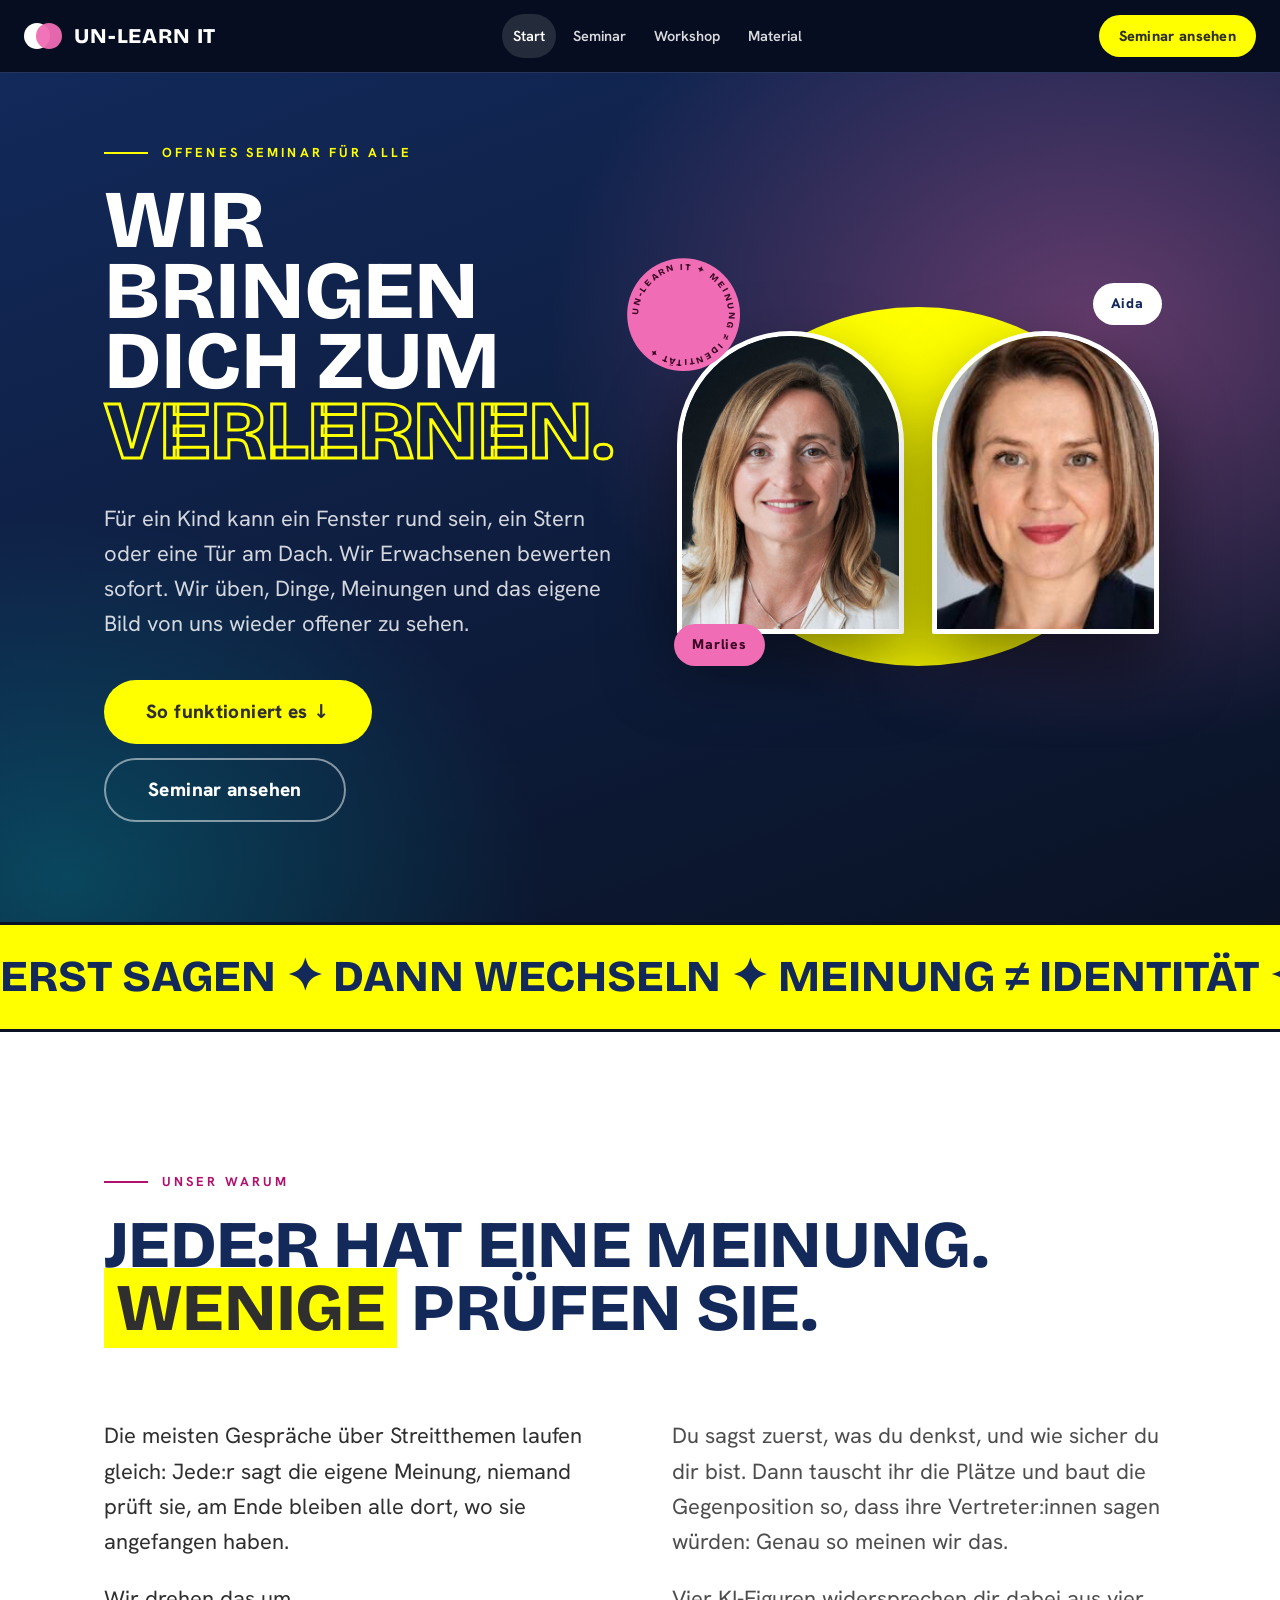
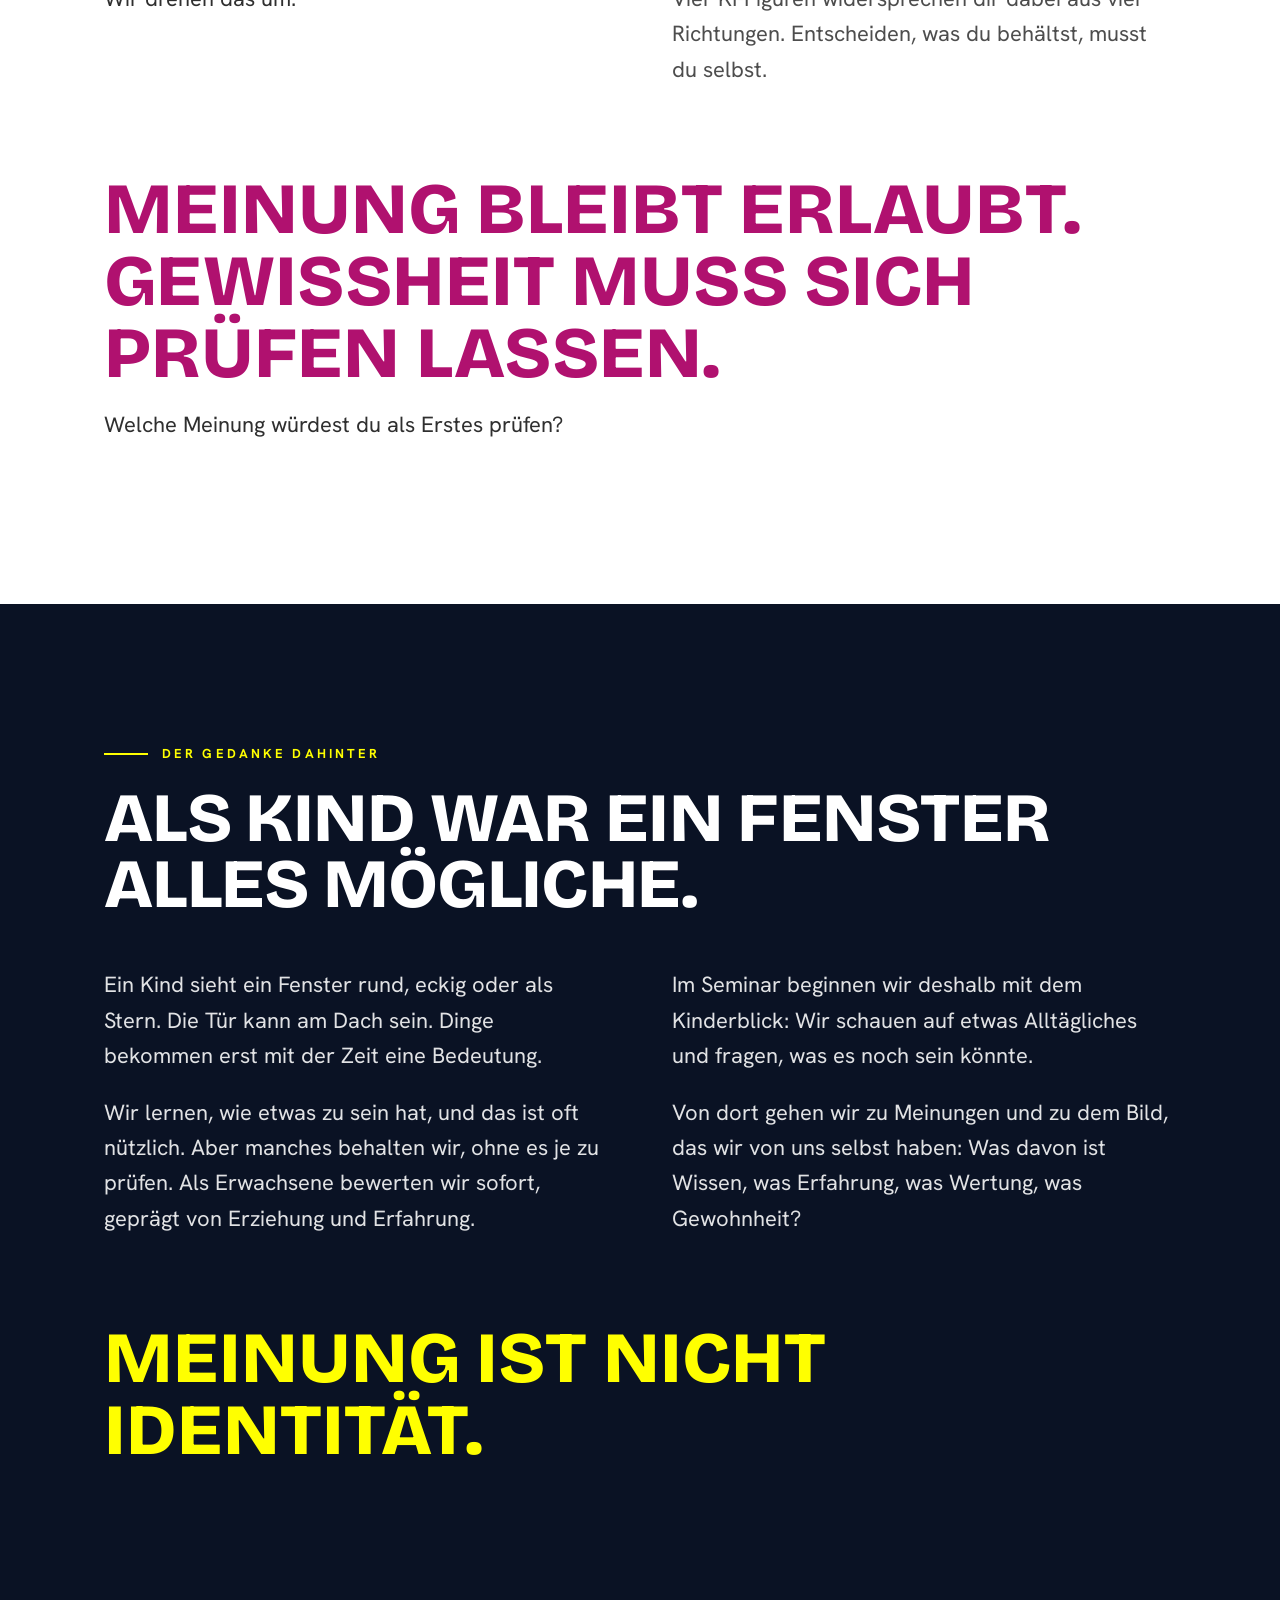
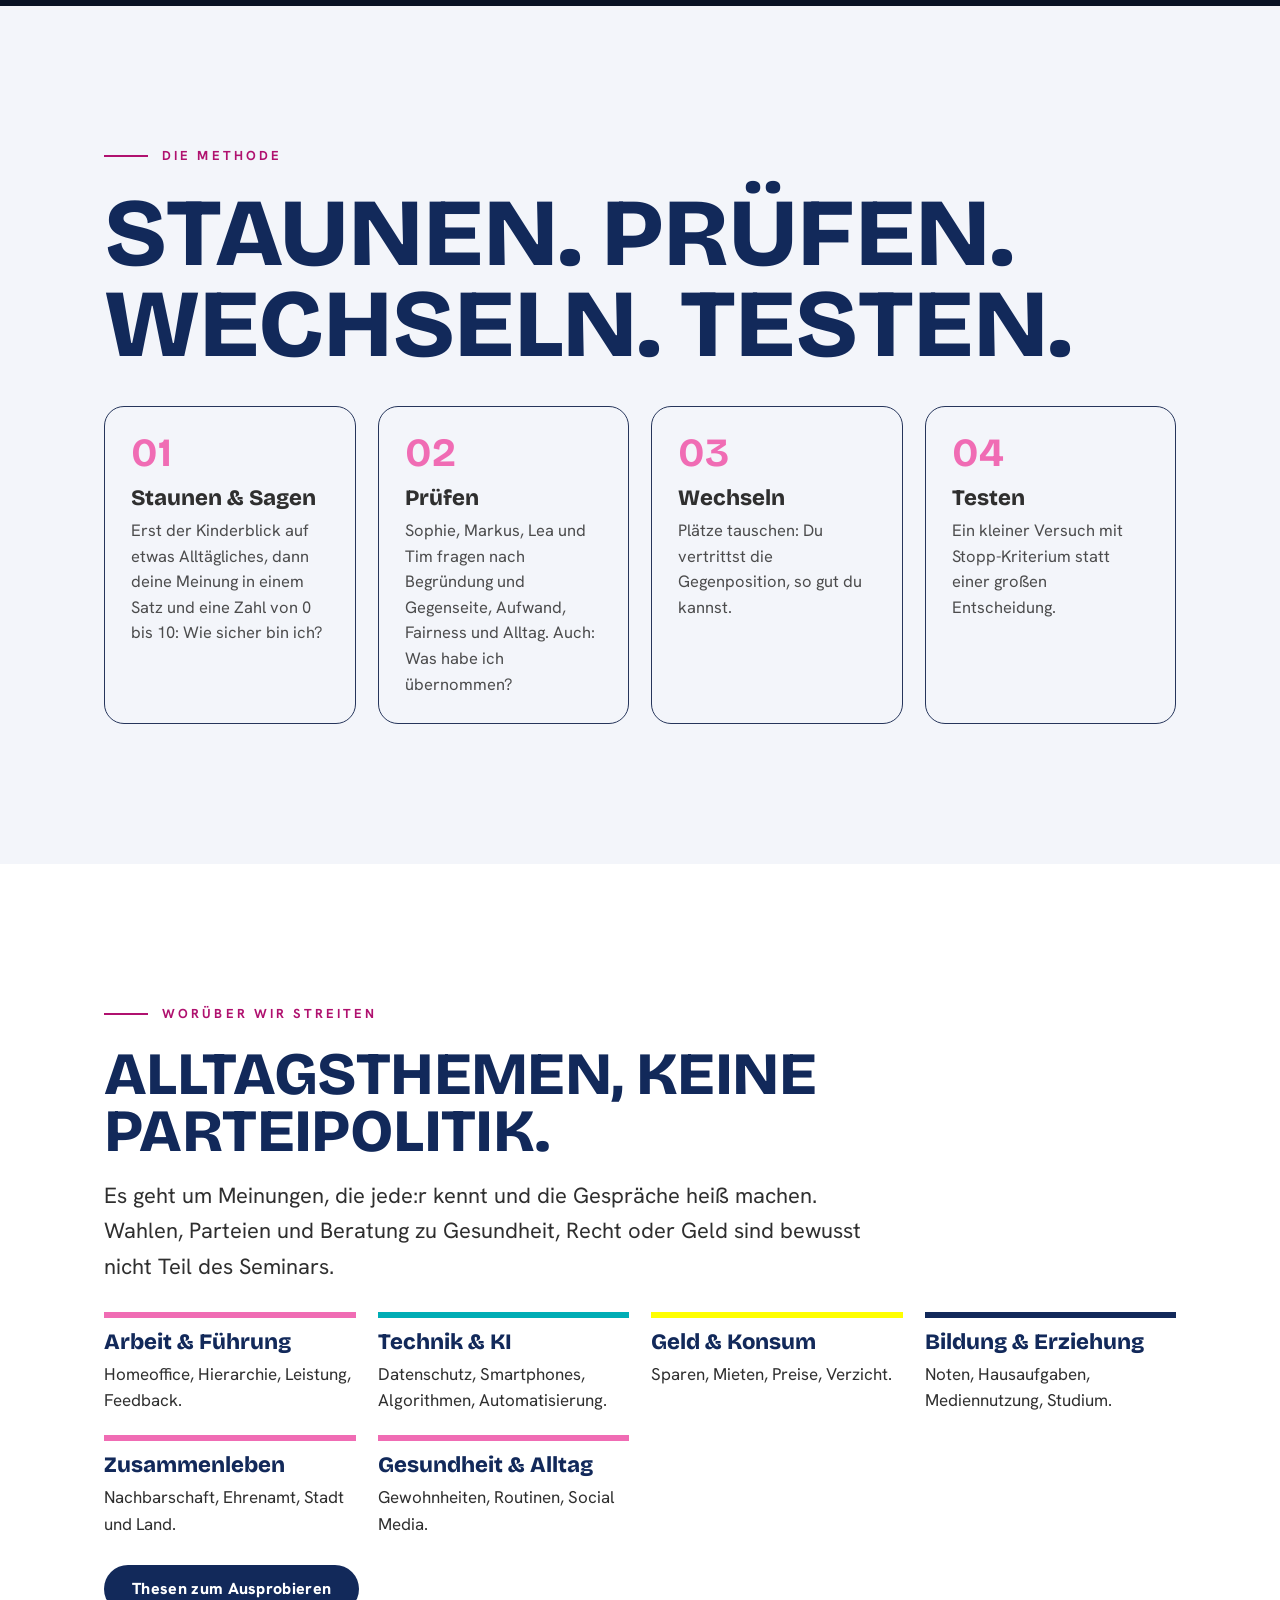
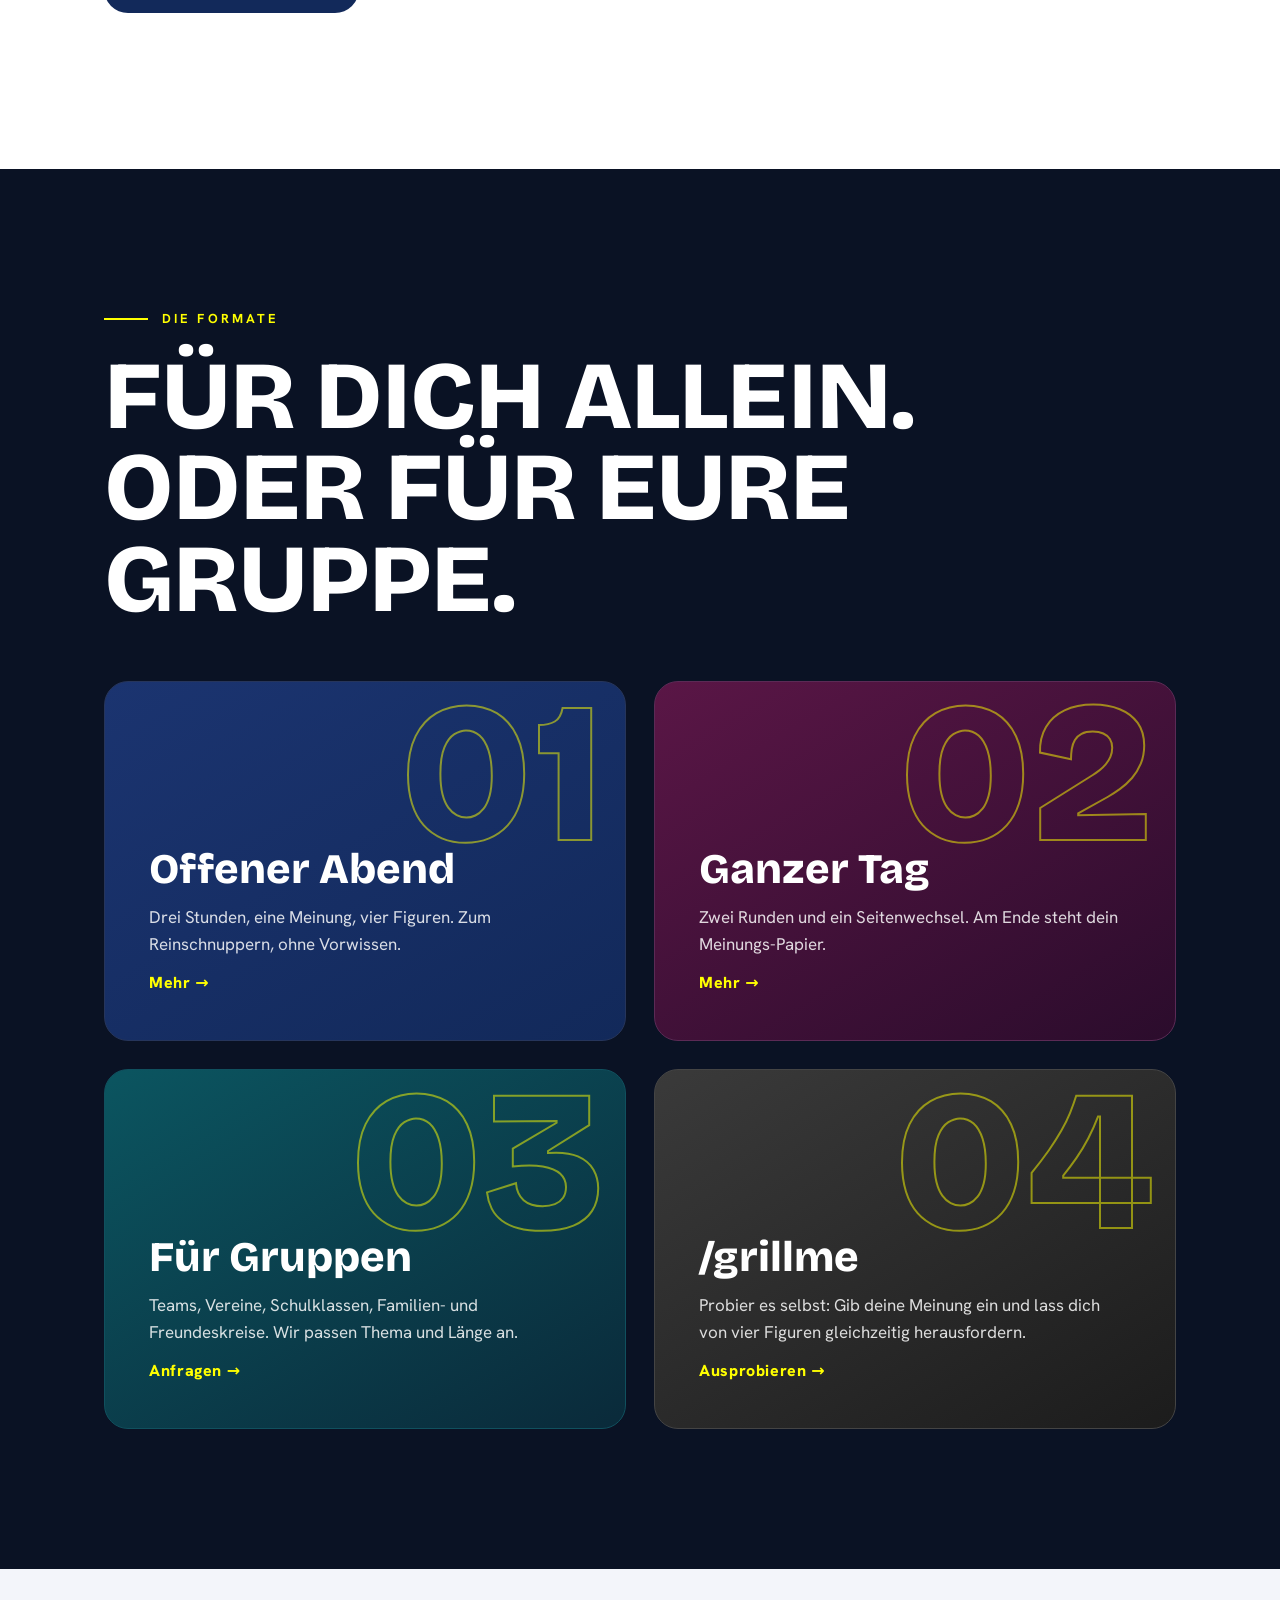
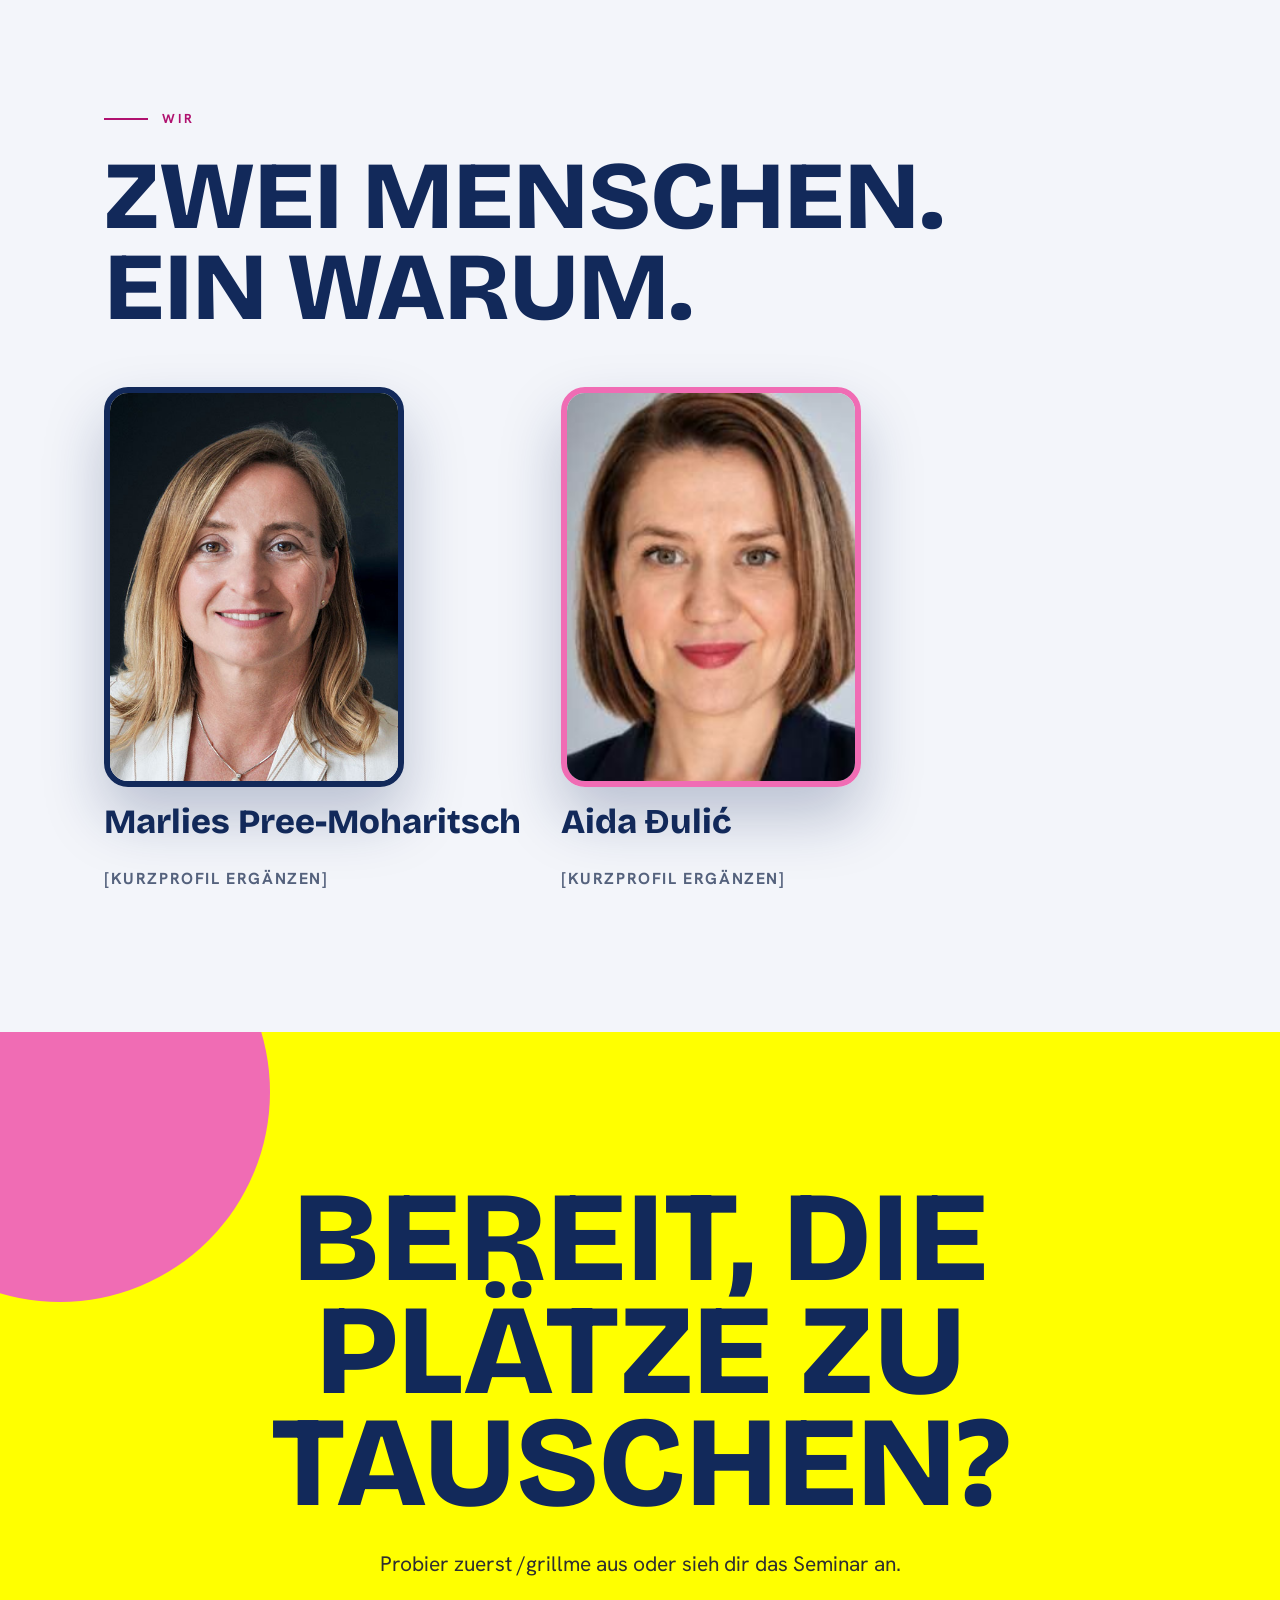
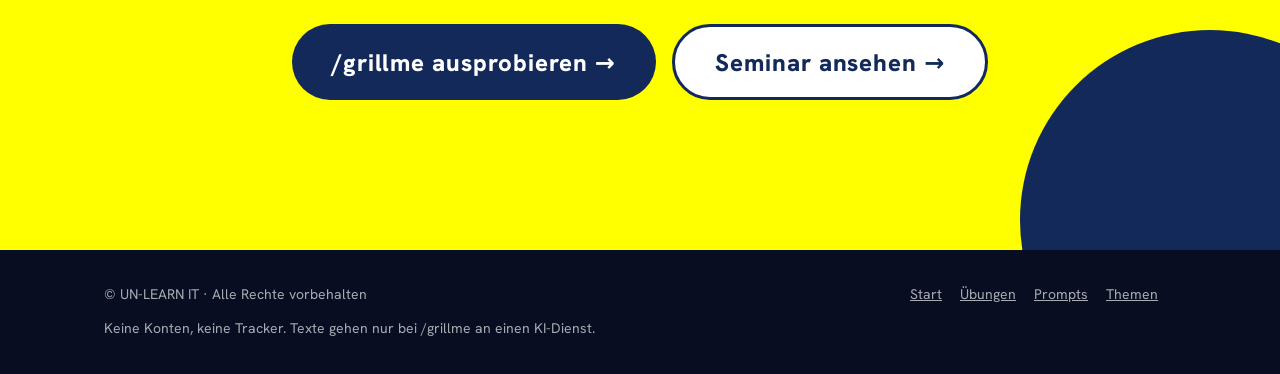
==== index.html @ 813e8740 "Add files via upload" ====
<!doctype html>
<html lang="de"><head><meta charset="utf-8"><meta name="viewport" content="width=device-width,initial-scale=1">
<title>UN-LEARN IT – Meinung prüfen statt verteidigen</title><meta name="description" content="Offenes Seminar für alle: erst die eigene Meinung sagen, dann die Plätze tauschen und die beste Gegenposition bauen. Mit vier KI-Figuren, die widersprechen.">
<meta name="theme-color" content="#070e22"><link rel="stylesheet" href="site.css"></head><body>
<a class="skip" href="#main">Zum Inhalt</a>
<header class="hdr"><div class="wrap in"><a class="brand" href="index.html"><span class="mark" aria-hidden="true"><i></i><i></i></span>UN-LEARN IT</a>
<nav class="nav" aria-label="Hauptmenü"><a href="index.html" aria-current="page">Start</a><a href="seminar.html">Seminar</a><a href="ablauf.html">Workshop</a><a href="material.html">Material</a></nav><a class="btn" href="seminar.html">Seminar ansehen</a></div></header><a class="fab" href="seminar.html">Seminar ansehen</a>

<main id="main">
<section class="hero"><div class="wrap grid"><div>
<p class="eyebrow">Offenes Seminar für alle</p>
<h1 class="big">Wir<br>bringen<br>dich zum<br><span class="outline">Ver&shy;lernen.</span></h1>
<p class="lead">Für ein Kind kann ein Fenster rund sein, ein Stern oder eine Tür am Dach. Wir Erwachsenen bewerten sofort. Wir üben, Dinge, Meinungen und das eigene Bild von uns wieder offener zu sehen.</p>
<div class="cta-row"><a class="btn lg" href="#methode">So funktioniert es ↓</a><a class="btn ghost lg" href="seminar.html">Seminar ansehen</a></div></div>
<div class="photos"><div class="disc"></div>
<div class="arch a"><img src="aida.png" alt="Aida Đulić" width="237" height="315"></div>
<div class="arch m"><img src="marlies.jpg" alt="Marlies Pree-Moharitsch" width="640" height="640" style="object-position:50% 20%"></div>
<span class="tag a">Aida</span><span class="tag m">Marlies</span><svg class="seal" viewBox="0 0 200 200" aria-hidden="true"><defs><path id="ring" d="M100,100 m-78,0 a78,78 0 1,1 156,0 a78,78 0 1,1 -156,0"/></defs><circle cx="100" cy="100" r="98" fill="#f06cb4"/><text font-family="Bricolage Grotesque,sans-serif" font-weight="800" font-size="15.5" letter-spacing="3.4" fill="#3a0624"><textPath href="#ring">UN-LEARN IT ✦ MEINUNG ≠ IDENTITÄT ✦</textPath></text></svg></div></div></section>
<div class="mq" aria-hidden="true"><div><span>Erst sagen ✦ dann wechseln ✦ Meinung ≠ Identität ✦ Beste Gegenposition ✦ Plätze tauschen ✦ Erst sagen ✦ dann wechseln ✦ Meinung ≠ Identität ✦ Beste Gegenposition ✦ Plätze tauschen ✦ </span><span>Erst sagen ✦ dann wechseln ✦ Meinung ≠ Identität ✦ Beste Gegenposition ✦ Plätze tauschen ✦ Erst sagen ✦ dann wechseln ✦ Meinung ≠ Identität ✦ Beste Gegenposition ✦ Plätze tauschen ✦ </span></div></div>
<section class="sec light why" id="warum"><div class="wrap"><p class="eyebrow">Unser Warum</p>
<h2 class="big">Jede:r hat eine Meinung. <span class="mark-y">Wenige</span> prüfen sie.</h2>
<div class="two"><div><p class="lead">Die meisten Gespräche über Streitthemen laufen gleich: Jede:r sagt die eigene Meinung, niemand prüft sie, am Ende bleiben alle dort, wo sie angefangen haben.</p>
<p class="lead">Wir drehen das um.</p></div>
<div><p class="lead" style="opacity:.85">Du sagst zuerst, was du denkst, und wie sicher du dir bist. Dann tauscht ihr die Plätze und baut die Gegenposition so, dass ihre Vertreter:innen sagen würden: Genau so meinen wir das.</p>
<p class="lead" style="opacity:.85">Vier KI-Figuren widersprechen dir dabei aus vier Richtungen. Entscheiden, was du behältst, musst du selbst.</p></div></div>
<p class="refrain">Meinung bleibt erlaubt. Gewissheit muss sich prüfen lassen.</p><p class="lead" style="margin-top:18px">Welche Meinung würdest du als Erstes prüfen?</p></div></section>
<section class="sec dark" id="kinderblick"><div class="wrap"><p class="eyebrow">Der Gedanke dahinter</p>
<h2 class="big" style="font-size:clamp(32px,5.4vw,72px);hyphens:manual">Als Kind war ein Fenster<br>alles Mögliche.</h2>
<div class="two" style="margin-top:28px"><div><p class="lead" style="color:rgba(255,255,255,.88)">Ein Kind sieht ein Fenster rund, eckig oder als Stern. Die Tür kann am Dach sein. Dinge bekommen erst mit der Zeit eine Bedeutung.</p>
<p class="lead" style="color:rgba(255,255,255,.88)">Wir lernen, wie etwas zu sein hat, und das ist oft nützlich. Aber manches behalten wir, ohne es je zu prüfen. Als Erwachsene bewerten wir sofort, geprägt von Erziehung und Erfahrung.</p></div>
<div><p class="lead" style="color:rgba(255,255,255,.88)">Im Seminar beginnen wir deshalb mit dem Kinderblick: Wir schauen auf etwas Alltägliches und fragen, was es noch sein könnte.</p>
<p class="lead" style="color:rgba(255,255,255,.88)">Von dort gehen wir zu Meinungen und zu dem Bild, das wir von uns selbst haben: Was davon ist Wissen, was Erfahrung, was Wertung, was Gewohnheit?</p></div></div>
<p class="refrain" style="color:var(--yellow)">Meinung ist nicht Identität.</p></div></section>
<section class="sec soft" id="methode"><div class="wrap"><p class="eyebrow">Die Methode</p><h2 class="big" style="font-size:clamp(40px,8vw,96px)">Staunen. Prüfen.<br>Wechseln. Testen.</h2>
<div class="steps4" style="margin-top:36px"><div class="step"><b>01</b><h3>Staunen &amp; Sagen</h3><p>Erst der Kinderblick auf etwas Alltägliches, dann deine Meinung in einem Satz und eine Zahl von 0 bis 10: Wie sicher bin ich?</p></div><div class="step"><b>02</b><h3>Prüfen</h3><p>Sophie, Markus, Lea und Tim fragen nach Begründung und Gegenseite, Aufwand, Fairness und Alltag. Auch: Was habe ich übernommen?</p></div><div class="step"><b>03</b><h3>Wechseln</h3><p>Plätze tauschen: Du vertrittst die Gegenposition, so gut du kannst.</p></div><div class="step"><b>04</b><h3>Testen</h3><p>Ein kleiner Versuch mit Stopp-Kriterium statt einer großen Entscheidung.</p></div></div></div></section>
<section class="sec light" id="themen"><div class="wrap"><p class="eyebrow">Worüber wir streiten</p><h2 class="big" style="font-size:clamp(32px,5vw,60px)">Alltagsthemen, keine Parteipolitik.</h2>
<p class="lead" style="max-width:760px;margin-top:18px">Es geht um Meinungen, die jede:r kennt und die Gespräche heiß machen. Wahlen, Parteien und Beratung zu Gesundheit, Recht oder Geld sind bewusst nicht Teil des Seminars.</p>
<div class="exg" style="margin-top:28px"><div class="ex2"><h3>Arbeit &amp; Führung</h3><p>Homeoffice, Hierarchie, Leistung, Feedback.</p></div><div class="ex2"><h3>Technik &amp; KI</h3><p>Datenschutz, Smartphones, Algorithmen, Automatisierung.</p></div><div class="ex2"><h3>Geld &amp; Konsum</h3><p>Sparen, Mieten, Preise, Verzicht.</p></div><div class="ex2"><h3>Bildung &amp; Erziehung</h3><p>Noten, Hausaufgaben, Mediennutzung, Studium.</p></div><div class="ex2"><h3>Zusammenleben</h3><p>Nachbarschaft, Ehrenamt, Stadt und Land.</p></div><div class="ex2"><h3>Gesundheit &amp; Alltag</h3><p>Gewohnheiten, Routinen, Social Media.</p></div></div>
<p style="margin-top:28px"><a class="btn navy" href="themen.html">Thesen zum Ausprobieren</a></p></div></section>
<section class="sec dark" id="formate"><div class="wrap"><p class="eyebrow">Die Formate</p><h2 class="big" style="font-size:clamp(40px,8vw,96px)">Für dich allein.<br>Oder für eure Gruppe.</h2>
<div class="cards">
<a class="card" href="seminar.html#formate"><span class="n" aria-hidden="true">01</span><h3>Offener Abend</h3><p>Drei Stunden, eine Meinung, vier Figuren. Zum Reinschnuppern, ohne Vorwissen.</p><span class="go">Mehr →</span></a>
<a class="card p" href="seminar.html#formate"><span class="n" aria-hidden="true">02</span><h3>Ganzer Tag</h3><p>Zwei Runden und ein Seitenwechsel. Am Ende steht dein Meinungs-Papier.</p><span class="go">Mehr →</span></a>
<a class="card t" href="seminar.html#gruppen"><span class="n" aria-hidden="true">03</span><h3>Für Gruppen</h3><p>Teams, Vereine, Schulklassen, Familien- und Freundeskreise. Wir passen Thema und Länge an.</p><span class="go">Anfragen →</span></a>
<a class="card g" href="grillme.html"><span class="n" aria-hidden="true">04</span><h3>/grillme</h3><p>Probier es selbst: Gib deine Meinung ein und lass dich von vier Figuren gleichzeitig herausfordern.</p><span class="go">Ausprobieren →</span></a>
</div></div></section>
<section class="sec soft wir" id="wir"><div class="wrap"><p class="eyebrow">Wir</p><h2 class="big">Zwei Menschen.<br>Ein Warum.</h2>
<div class="pair"><div class="person"><div class="ph"><img src="marlies.jpg" alt="Marlies Pree-Moharitsch" style="object-position:50% 20%" width="640" height="640"></div><h3>Marlies Pree-Moharitsch</h3><p class="wl">[Kurzprofil ergänzen]</p></div>
<div class="person"><div class="ph"><img src="aida.png" alt="Aida Đulić" width="237" height="315"></div><h3>Aida Đulić</h3><p class="wl">[Kurzprofil ergänzen]</p></div></div></div></section>
<section class="final" id="start"><div class="wrap"><h2 class="big">Bereit, die Plätze zu tauschen?</h2><p>Probier zuerst /grillme aus oder sieh dir das Seminar an.</p>
<div class="duo"><a class="btn start" href="grillme.html">/grillme ausprobieren →</a><a class="btn start alt" href="seminar.html">Seminar ansehen →</a></div></div></section>
</main>
<footer class="ftr"><div class="wrap in"><span>© UN-LEARN IT · Alle Rechte vorbehalten</span>
<span><a href="index.html">Start</a><a href="uebungen.html">Übungen</a><a href="prompts.html">Prompts</a><a href="themen.html">Themen</a></span>
<span>Keine Konten, keine Tracker. Texte gehen nur bei /grillme an einen KI-Dienst.</span></div></footer>
<script src="site.js"></script></body></html>
---- site.css ----
@font-face{font-family:"Bricolage Grotesque";font-weight:200 800;font-display:swap;src:url([data-uri]) format("woff2")}
@font-face{font-family:"Hanken Grotesk";font-weight:100 900;font-display:swap;src:url([data-uri]) format("woff2")}
:root{--navy:#12295a;--deep:#0a1224;--night:#070e22;--ink:#2f2f2f;--yellow:#ffff00;--mag:#f06cb4;--magd:#b0116f;--teal:#00adb5;--soft:#f3f5fa;--line:#26355b;--wrap:1200px}
*{box-sizing:border-box}
html{scroll-behavior:smooth}
body{margin:0;background:var(--night);color:#fff;font-family:"Hanken Grotesk","Segoe UI",system-ui,sans-serif;line-height:1.55;-webkit-font-smoothing:antialiased}
img{max-width:100%;display:block}
a{color:inherit}
h1,h2,h3{font-family:"Bricolage Grotesque","Segoe UI",sans-serif;font-weight:800;margin:0;line-height:.95}
.wrap{max-width:var(--wrap);margin:0 auto;padding:0 clamp(18px,5vw,72px)}
.skip{position:absolute;left:-999px;top:8px;background:var(--yellow);color:var(--ink);padding:10px 16px;border-radius:8px;z-index:99;font-weight:700}
.skip:focus{left:8px}
:focus-visible{outline:3px solid var(--mag);outline-offset:3px}
/* Header */
.hdr{position:sticky;top:0;z-index:50;background:rgba(7,14,34,.88);backdrop-filter:blur(12px);border-bottom:1px solid var(--line)}
.hdr .in{display:flex;align-items:center;justify-content:space-between;gap:20px;padding-block:14px;flex-wrap:wrap}
.brand{display:flex;align-items:center;gap:12px;text-decoration:none;font-family:"Bricolage Grotesque",sans-serif;font-weight:800;font-size:21px;letter-spacing:.04em}
.mark{position:relative;width:38px;height:26px;flex:none}
.mark i{position:absolute;top:0;width:26px;height:26px;border-radius:50%}
.mark i:first-child{left:0;background:#fff}.mark i:last-child{left:12px;background:var(--mag);opacity:.95}
.nav{display:flex;gap:6px;font-size:15px;font-weight:600;flex-wrap:wrap}
.nav a{text-decoration:none;padding:10px 14px;border-radius:99px;color:rgba(255,255,255,.85)}
.nav a:hover{color:var(--yellow)}
.nav a[aria-current=page]{background:rgba(255,255,255,.12);color:#fff}
.btn{display:inline-flex;align-items:center;justify-content:center;gap:10px;min-height:48px;padding:0 28px;border-radius:99px;background:var(--yellow);color:var(--ink);font-weight:800;font-size:16px;letter-spacing:.02em;text-decoration:none;border:0;cursor:pointer;font-family:inherit;transition:transform .25s,background .25s,box-shadow .25s}
.btn:hover{background:#fff566;transform:translateY(-3px);box-shadow:0 14px 30px rgba(255,255,0,.3)}
.btn.lg{min-height:64px;padding:0 42px;font-size:19px}
.btn.navy{background:var(--navy);color:#fff}.btn.navy:hover{background:#1b3470;box-shadow:0 14px 30px rgba(18,41,90,.4)}
.btn.ghost{background:transparent;color:#fff;border:2px solid rgba(255,255,255,.5)}.btn.ghost:hover{background:rgba(255,255,255,.1);box-shadow:none}
@media(max-width:860px){.hdr .btn{display:none}.nav{width:100%;overflow-x:auto;flex-wrap:nowrap}.nav a{white-space:nowrap}}
/* Bits */
.eyebrow{display:flex;align-items:center;gap:14px;margin:0 0 22px;font-size:13px;font-weight:700;letter-spacing:.24em;text-transform:uppercase;color:var(--yellow)}
.eyebrow:before{content:"";width:44px;height:2px;background:currentColor}
.light .eyebrow,.soft .eyebrow{color:var(--magd)}
.big{font-stretch:75%;text-transform:uppercase;letter-spacing:-.01em}
.sec{padding:clamp(70px,11vw,140px) 0}
.light{background:#fff;color:var(--ink)}.soft{background:var(--soft);color:var(--ink)}.dark{background:var(--deep)}
.light h2,.soft h2{color:var(--navy)}
.lead{font-size:clamp(18px,2vw,22px);line-height:1.6}
/* Hero */
.hero{position:relative;overflow:hidden;padding:clamp(40px,6vw,70px) 0 clamp(60px,8vw,100px);background:radial-gradient(900px 700px at 85% 30%,rgba(240,108,180,.38),transparent 60%),radial-gradient(800px 600px at 5% 95%,rgba(0,173,181,.3),transparent 60%),linear-gradient(160deg,#12295a,#0a1224)}
.hero .grid{display:grid;grid-template-columns:1fr minmax(300px,520px);gap:40px;align-items:center}
.hero h1{font-size:clamp(54px,11.5vw,150px);line-height:.86}
.outline{color:transparent;-webkit-text-stroke:3px var(--yellow)}
.hero p.lead{max-width:520px;margin:34px 0 0;color:rgba(255,255,255,.82)}
.cta-row{display:flex;flex-wrap:wrap;gap:22px;align-items:center;margin-top:38px}
.photos{position:relative;display:flex;gap:clamp(12px,2.5vw,28px);justify-content:center;align-items:flex-end;padding:clamp(20px,4vw,48px) 0}
.photos .disc{position:absolute;left:8%;right:8%;top:6%;bottom:4%;border-radius:50%;background:var(--yellow)}
.arch{position:relative;flex:0 0 44%;width:44%;max-width:300px;aspect-ratio:3/4;border-radius:999px 999px 18px 18px;overflow:hidden;border:5px solid #fff;box-shadow:0 30px 70px rgba(0,0,0,.5)}
.arch img{width:100%;height:100%;object-fit:cover}


.tag{position:absolute;z-index:4;font-weight:800;font-size:14px;letter-spacing:.06em;padding:10px 18px;border-radius:99px}
.tag.m{left:14px;bottom:4%;background:var(--mag);color:#3a0624}.tag.a{right:14px;top:0;background:#fff;color:var(--navy)}
.seal{position:absolute;right:-6px;bottom:6%;z-index:4;width:clamp(110px,14vw,170px);animation:spin 22s linear infinite}
@keyframes fl{0%,100%{translate:0 0}50%{translate:0 -16px}}@keyframes spin{to{transform:rotate(360deg)}}
@media(max-width:900px){.hero .grid{grid-template-columns:1fr}.photos{max-width:480px;margin:10px auto 0;width:100%}}
/* Marquee */
.mq{background:var(--yellow);color:var(--navy);overflow:hidden;padding:18px 0;border-block:3px solid var(--deep)}
.mq div{display:flex;width:max-content;animation:mq 30s linear infinite;font-family:"Bricolage Grotesque",sans-serif;font-weight:800;font-stretch:75%;font-size:clamp(22px,4vw,44px);text-transform:uppercase;white-space:nowrap}
.mq span{padding-right:36px}
@keyframes mq{to{transform:translateX(-50%)}}
/* Warum */
.why h2{font-size:clamp(40px,8vw,108px);line-height:.95;max-width:1100px}
.mark-y{background:var(--yellow);color:var(--ink);padding:0 12px}
.two{display:grid;grid-template-columns:1fr 1fr;gap:clamp(24px,5vw,64px);margin-top:56px;max-width:1100px}
.stats{display:grid;grid-template-columns:repeat(3,1fr);gap:24px;margin-top:70px}
.stat{border-top:6px solid var(--mag);padding-top:20px}.stat:nth-child(2){border-color:var(--teal)}.stat:nth-child(3){border-color:var(--yellow)}
.stat b{display:block;font-family:"Bricolage Grotesque",sans-serif;font-size:clamp(64px,9vw,110px);line-height:.9;color:var(--navy)}
@media(max-width:780px){.two,.stats{grid-template-columns:1fr}}
/* Wir */
.wir h2{font-size:clamp(40px,8vw,96px)}
.pair{display:flex;flex-wrap:wrap;gap:40px;margin-top:54px}
.person{display:flex;flex-direction:column;gap:18px}
.person .ph{width:min(300px,80vw);aspect-ratio:3/4;border-radius:24px;overflow:hidden;box-shadow:0 30px 60px rgba(18,41,90,.25);border:6px solid var(--navy)}
.person:nth-child(2) .ph{border-color:var(--mag)}
.person .ph img{width:100%;height:100%;object-fit:cover}
.person h3{font-size:34px;color:var(--navy);line-height:1}
.person p{margin:0;color:var(--magd);font-weight:700;letter-spacing:.1em;text-transform:uppercase;font-size:13px}
/* Cards */
.cards{display:grid;grid-template-columns:repeat(auto-fit,minmax(min(100%,340px),1fr));gap:28px;margin-top:56px}
.card{position:relative;overflow:hidden;display:flex;flex-direction:column;justify-content:flex-end;gap:14px;min-height:360px;padding:clamp(26px,4vw,44px);border-radius:24px;text-decoration:none;color:#fff;border:1px solid var(--line);background:linear-gradient(150deg,#1b3470,#12295a);transition:transform .35s,box-shadow .35s}
.card:hover{transform:translateY(-8px);box-shadow:0 30px 60px rgba(0,0,0,.4)}
.card.p{background:linear-gradient(150deg,#5a1646,#2b0c2c);border-color:#5b2a55}
.card.t{background:linear-gradient(150deg,#0b5560,#0a2a3a);border-color:#10505e}
.card.g{background:linear-gradient(150deg,#3a3a3a,#1c1c1c);border-color:#444}
.card .n{position:absolute;right:20px;top:-8px;font-family:"Bricolage Grotesque",sans-serif;font-weight:800;font-size:200px;line-height:1;color:transparent;-webkit-text-stroke:2px rgba(255,255,0,.5);pointer-events:none}
.card h3{position:relative;font-size:clamp(30px,4vw,42px);line-height:1}
.card p{position:relative;margin:0;font-size:17px;color:rgba(255,255,255,.84);max-width:460px}
.card .go{position:relative;font-weight:800;color:var(--yellow);letter-spacing:.04em}
/* CTA */
.final{position:relative;overflow:hidden;background:var(--yellow);color:var(--navy);text-align:center;padding:clamp(80px,12vw,150px) 0}
.final:before,.final:after{content:"";position:absolute;border-radius:50%}
.final:before{left:-150px;top:-150px;width:420px;height:420px;background:var(--mag)}
.final:after{right:-120px;bottom:-160px;width:380px;height:380px;background:var(--navy)}
.final .wrap{position:relative;z-index:2}
.final h2{font-size:clamp(46px,10vw,140px);line-height:.88;max-width:1100px;margin:0 auto}
.final p{margin:28px 0 0;font-size:clamp(18px,2vw,21px);color:var(--ink)}
.start{margin-top:44px;min-height:88px;padding:0 70px;font-size:clamp(22px,3vw,30px);letter-spacing:.1em;background:var(--navy);color:#fff;animation:pulse 2.4s ease-out infinite}
.start:hover{background:#1b3470;box-shadow:none}
@keyframes pulse{0%{box-shadow:0 0 0 0 rgba(18,41,90,.55)}100%{box-shadow:0 0 0 36px rgba(18,41,90,0)}}
/* Footer */
.ftr{background:var(--night);padding:34px 0;font-size:14px;color:rgba(255,255,255,.65)}
.ftr .in{display:flex;flex-wrap:wrap;gap:12px 40px;justify-content:space-between}
.ftr a{margin-right:18px}
/* Subpage head */
.phead{padding:clamp(48px,8vw,100px) 0 clamp(40px,6vw,70px);background:radial-gradient(700px 500px at 90% 0,rgba(240,108,180,.3),transparent 60%),linear-gradient(160deg,#12295a,#0a1224)}
.phead h1{font-size:clamp(40px,7vw,96px);line-height:.9;max-width:1000px}
.phead p{max-width:640px;margin:26px 0 0;font-size:clamp(18px,2vw,21px);color:rgba(255,255,255,.82)}
/* Prompts */
.chips{display:flex;flex-wrap:wrap;gap:10px;margin:0 0 34px}
.chip{font:inherit;font-weight:700;font-size:15px;padding:10px 20px;border-radius:99px;border:2px solid var(--navy);background:#fff;color:var(--navy);cursor:pointer}
.chip[aria-pressed=true]{background:var(--navy);color:#fff}
.plist{display:grid;gap:18px;grid-template-columns:repeat(auto-fill,minmax(min(100%,420px),1fr))}
.pc{background:#fff;border-radius:20px;padding:26px;display:flex;flex-direction:column;gap:14px;border-top:6px solid var(--mag);box-shadow:0 10px 30px rgba(18,41,90,.08)}
.pc[data-k=these]{border-color:var(--teal)}.pc[data-k=rolle]{border-color:var(--yellow)}.pc[data-k=reflexion]{border-color:var(--navy)}
.pc small{font-weight:800;letter-spacing:.16em;text-transform:uppercase;font-size:12px;color:var(--magd)}
.pc p{margin:0;font-size:19px;line-height:1.45;color:var(--ink);font-weight:500}
.pc .row{display:flex;justify-content:space-between;align-items:center;gap:12px;margin-top:auto}
.pc .src{font-size:13px;color:#55627d}
.copy{font:inherit;font-weight:700;font-size:14px;padding:8px 16px;border-radius:99px;border:2px solid var(--navy);background:transparent;color:var(--navy);cursor:pointer}
.copy:hover{background:var(--navy);color:#fff}
/* Übungen */
.ex{display:grid;gap:22px}
.exc{background:#fff;color:var(--ink);border-radius:24px;overflow:hidden;box-shadow:0 10px 30px rgba(18,41,90,.08)}
.exc>summary{list-style:none;cursor:pointer;display:flex;align-items:center;gap:20px;padding:26px clamp(20px,3vw,34px)}
.exc>summary::-webkit-details-marker{display:none}
.exc .num{flex:none;width:56px;height:56px;border-radius:50%;background:var(--navy);color:#fff;display:grid;place-items:center;font-family:"Bricolage Grotesque",sans-serif;font-weight:800;font-size:24px}
.exc h3{font-size:clamp(24px,3vw,32px);color:var(--navy);line-height:1.05}
.exc .min{margin-left:auto;font-weight:800;color:var(--magd);white-space:nowrap}
.exc .body{padding:0 clamp(20px,3vw,34px) 30px;border-top:1px solid #e3e7f0;padding-top:24px;display:grid;gap:18px}
.exc .body p{margin:0;font-size:18px}
.exc ol,.exc ul{margin:0;padding-left:22px;font-size:17px;display:grid;gap:6px}
.timer{display:flex;align-items:center;gap:16px;flex-wrap:wrap;background:var(--soft);border-radius:16px;padding:16px 20px}
.timer output{font-family:"IBM Plex Mono",ui-monospace,monospace;font-weight:700;font-size:34px;color:var(--navy);min-width:110px}
.timer button{font:inherit;font-weight:700;padding:10px 20px;border-radius:99px;border:2px solid var(--navy);background:var(--navy);color:#fff;cursor:pointer}
.timer button.s{background:transparent;color:var(--navy)}
table.rot{border-collapse:collapse;width:100%;font-size:17px}
table.rot th,table.rot td{padding:14px 16px;text-align:left;border-bottom:1px solid #e3e7f0}
table.rot th{font-size:13px;letter-spacing:.14em;text-transform:uppercase;color:var(--magd)}
/* QR */
.qrp{min-height:calc(100vh - 70px);background:radial-gradient(800px 600px at 10% 100%,rgba(240,108,180,.3),transparent 60%),var(--navy);display:flex;align-items:center;padding:60px 0}
.qrg{display:grid;grid-template-columns:1fr minmax(280px,500px);gap:clamp(30px,6vw,80px);align-items:center}
.qrp h1{font-size:clamp(44px,8vw,100px);line-height:.92}
.steps{list-style:none;padding:0;margin:34px 0 0;display:grid;gap:14px;font-size:clamp(18px,2vw,22px)}
.steps li{display:flex;gap:16px;align-items:center}
.steps b{flex:none;width:40px;height:40px;border-radius:50%;background:var(--yellow);color:var(--ink);display:grid;place-items:center}
.qrbox{background:#fff;border-radius:22px;padding:clamp(20px,3vw,36px);box-shadow:0 30px 80px rgba(0,0,0,.4);color:var(--ink)}
.qrbox svg{width:100%;height:auto;display:block}
.qrbox p{margin:18px 0 0;text-align:center;font-family:"IBM Plex Mono",ui-monospace,monospace;font-size:13px;word-break:break-all}
@media(max-width:860px){.qrg{grid-template-columns:1fr}}
@media(prefers-reduced-motion:reduce){*{animation:none!important;scroll-behavior:auto!important}}
[hidden]{display:none!important}
/* Prompts im Skill-Stil */
.plist{grid-template-columns:repeat(auto-fill,minmax(min(100%,460px),1fr))}
.pc{border-top-width:0;gap:12px}
.pc[data-k=verstehen]{border-left:6px solid var(--mag)}.pc[data-k=perspektive]{border-left:6px solid var(--teal)}.pc[data-k=vorbereitung]{border-left:6px solid var(--yellow)}.pc[data-k=reflexion]{border-left:6px solid var(--navy)}.pc[data-k=fragen]{border-left:6px solid #c9d0e0}
.cmd{align-self:flex-start;font-family:"IBM Plex Mono",ui-monospace,monospace;font-weight:700;font-size:15px;background:var(--navy);color:var(--yellow);padding:6px 12px;border-radius:8px}
.pc h3{font-size:26px;line-height:1.05;color:var(--navy)}
.pc .when,.pc .ok{margin:0;font-size:16px;font-weight:400;color:#34425f}
.pc .ok{color:var(--magd)}.pc .ok b,.pc .when b{color:var(--ink)}
pre.pr{margin:0;white-space:pre-wrap;word-wrap:break-word;font-family:"IBM Plex Mono",ui-monospace,Menlo,monospace;font-size:14.5px;line-height:1.6;background:#0a1224;color:#e8edf8;padding:18px;border-radius:14px}
.pc.q p.pr{font-family:inherit;font-size:19px;background:none;color:var(--ink);padding:0;font-weight:500}
.how{display:flex;flex-wrap:wrap;gap:18px 40px;margin-bottom:22px}
.how div{display:flex;align-items:center;gap:12px;font-weight:700;color:var(--navy)}
.how b{width:34px;height:34px;border-radius:50%;background:var(--yellow);color:var(--ink);display:grid;place-items:center}
.note{margin:0 0 30px;padding:14px 18px;background:#fff;border-radius:14px;border-left:6px solid var(--mag);font-size:15px;color:#34425f}
.plist{align-items:start}
.pc .tip{margin:0;font-size:15px;color:#55627d}.pc .tip b{color:var(--ink)}
.prin{background:#fff;border-radius:22px;padding:clamp(22px,4vw,40px);margin-bottom:34px;box-shadow:0 10px 30px rgba(18,41,90,.08)}
.prin h2{font-size:clamp(28px,4vw,44px);margin-bottom:18px}
.prin ol{margin:0;padding-left:22px;display:grid;gap:8px;font-size:17px;color:var(--ink)}
.prin p{margin:18px 0 0;font-size:16px;color:#34425f}
.prin code{background:var(--navy);color:var(--yellow);padding:2px 8px;border-radius:6px;font-size:14px}
.pc[data-k=kpi]{border-left:6px solid #ff9f1c}.pc[data-k=zukunft]{border-left:6px solid #7b5cff}
.qgrid{display:grid;grid-template-columns:repeat(auto-fit,minmax(min(100%,340px),1fr));gap:36px;margin-top:44px}
.qgrid h3{font-size:24px;color:var(--navy);margin-bottom:14px;line-height:1.1}
.qlist{list-style:none;margin:0;padding:0;display:grid;gap:10px}
.qrow{display:flex;justify-content:space-between;align-items:flex-start;gap:14px;padding:14px 16px;background:var(--soft);border-radius:14px}
.qrow .qt{margin:0;font-size:16.5px;line-height:1.45;color:var(--ink)}
.qrow .src{display:block;margin-top:4px;font-size:13px;color:#55627d}
.facts{display:grid;grid-template-columns:repeat(auto-fit,minmax(220px,1fr));gap:20px;margin:40px 0 0}
.facts div{border-top:6px solid var(--mag);padding-top:14px}.facts div:nth-child(even){border-color:var(--teal)}
.facts dt{font-size:13px;font-weight:800;letter-spacing:.16em;text-transform:uppercase;color:var(--magd)}.facts dd{margin:6px 0 0;font-size:20px;color:var(--ink)}
.fine{margin:28px 0 0;font-size:15px;color:#55627d}
.steps4{display:grid;grid-template-columns:repeat(auto-fit,minmax(230px,1fr));gap:22px;margin-top:40px}
.step{border:1px solid var(--line);border-radius:20px;padding:26px}.step b{font-family:"Bricolage Grotesque",sans-serif;font-size:40px;color:var(--mag);line-height:1}
.step h3{margin:12px 0 8px;font-size:22px;line-height:1.1}.step p{margin:0;font-size:16.5px;opacity:.85}
.steps4.lt .step{border-color:#d7ddec;background:var(--soft)}.steps4.lt .step b{font-size:22px;color:var(--magd)}.steps4.lt h3{color:var(--navy)}
.sub{margin:44px 0 10px;font-size:26px;color:var(--navy)}
.avtabs{display:flex;flex-wrap:wrap;gap:10px;margin:32px 0 20px}
.avt{font:inherit;font-weight:700;font-size:16px;min-height:46px;padding:0 22px;border-radius:99px;border:2px solid var(--navy);background:#fff;color:var(--navy);cursor:pointer}
.avt[aria-pressed=true]{background:var(--navy);color:#fff}
.avp{display:grid;grid-template-columns:repeat(auto-fit,minmax(290px,1fr));gap:22px}.avp[hidden]{display:none}
.avc{background:#fff;border-radius:22px;padding:28px;box-shadow:0 10px 30px rgba(18,41,90,.08);display:flex;flex-direction:column;gap:12px;color:var(--ink)}
.avh{display:flex;gap:14px;align-items:center}.avh b{display:block;font-size:22px;color:var(--navy)}.avh small{color:#55627d}
.avi{width:58px;height:58px;border-radius:50%;display:grid;place-items:center;font-family:"Bricolage Grotesque",sans-serif;font-weight:800;font-size:24px;color:#12295a;border:2px solid var(--navy)}
.avc p{margin:0}.k{display:block;font-size:12px;font-weight:800;letter-spacing:.16em;text-transform:uppercase;color:var(--magd);margin-top:6px}
.avq{font-size:19px;font-weight:700;color:var(--navy)}
.chat .b{padding:14px 18px;border-radius:18px;max-width:92%;font-size:16.5px}.chat .me{align-self:flex-end;background:#e6ebf6;border-bottom-right-radius:4px}.chat .ai{align-self:flex-start;color:#12295a;border-bottom-left-radius:4px;border:2px solid var(--navy)}
.rules{list-style:none;margin:36px 0 0;padding:0;display:grid;grid-template-columns:repeat(auto-fit,minmax(250px,1fr));gap:20px}
.rules li{border-left:5px solid var(--teal);padding-left:16px;font-size:16.5px}
.faqs{display:grid;gap:12px;margin-top:36px;max-width:900px}
.faq{background:#fff;border-radius:16px;padding:0 22px;box-shadow:0 6px 20px rgba(18,41,90,.07)}
.faq summary{cursor:pointer;min-height:56px;display:flex;align-items:center;font-weight:700;font-size:19px;color:var(--navy)}
.faq div{padding:0 0 20px;font-size:17px;color:var(--ink)}
.proof{display:grid;grid-template-columns:repeat(auto-fit,minmax(250px,1fr));gap:20px;margin-top:36px}
.proof p{margin:0;border:2px dashed var(--line);border-radius:20px;padding:24px;color:#aab3cc}
.final .fine{color:var(--ink)}
.arch{z-index:1}
.arch.m{order:1}.arch.a{order:2}
.ai{margin:18px 0 6px;padding:16px 18px;border-radius:16px;background:#f3f5fa;border-left:6px solid var(--teal)}
.ai p{margin:6px 0 10px}.ai code{background:var(--navy);color:var(--yellow);padding:2px 8px;border-radius:6px;font-size:14px}
.ai summary{cursor:pointer;font-weight:700;color:var(--navy);min-height:44px;display:flex;align-items:center}
.ai .row{display:flex;gap:12px;align-items:center;justify-content:space-between;flex-wrap:wrap;margin-top:8px}
.ai pre.pr{white-space:pre-wrap;font-size:14px;margin:8px 0}
.modes{display:grid;grid-template-columns:repeat(auto-fit,minmax(260px,1fr));gap:20px;margin-top:30px}
.modes div{border-top:6px solid var(--mag);padding-top:12px}.modes div:nth-child(2){border-color:var(--teal)}.modes div:nth-child(3){border-color:var(--yellow)}
.modes b{color:var(--navy);font-size:19px}.modes p{margin:6px 0 0;font-size:16.5px}
.hero .grid{grid-template-columns:minmax(0,1.1fr) minmax(340px,.9fr)}
.photos{width:100%}
.seal{left:-6px;right:auto;top:0;bottom:auto;width:clamp(90px,9vw,120px)}
.nav a{padding:10px 11px}.nav{font-size:14.5px}
.seal{left:-34px;top:-26px}
.hdr .wrap{padding-inline:24px;max-width:1360px}.hdr .btn{min-height:42px;padding:0 20px;font-size:14.5px}
@media(max-width:900px){.hero .grid{grid-template-columns:minmax(0,1fr)}.seal{left:auto;right:-6px;top:-34px;width:84px}}
.kbar{display:flex;flex-wrap:wrap;gap:10px;margin:12px 0 24px}
.kph,.krl{font:inherit;font-weight:700;font-size:15px;min-height:46px;padding:0 18px;border-radius:99px;border:2px solid var(--navy);background:#fff;color:var(--navy);cursor:pointer}
.kph[aria-pressed=true],.krl[aria-pressed=true]{background:var(--navy);color:#fff}
.kp{background:#fff;border-radius:22px;padding:24px;display:flex;flex-direction:column;gap:12px;box-shadow:0 10px 30px rgba(18,41,90,.08)}.kp[hidden]{display:none}
.kp h2{font-size:26px;color:var(--navy);line-height:1.1;margin:0}.kp p{margin:0}.kp .ok{color:var(--magd)}
.kp pre.pr{white-space:pre-wrap;font-size:14px;margin:0}.kp .row{display:flex;gap:12px;align-items:center;justify-content:space-between;flex-wrap:wrap}
.kqr{display:flex;gap:24px;align-items:center;flex-wrap:wrap;margin-top:40px}.kqr p{max-width:420px}
.rl{color:#ffff00}
.person .wl{margin:10px 0 0;max-width:300px;font-size:16px;color:#55627d}
.refrain{margin:64px 0 0;font-family:"Bricolage Grotesque",sans-serif;font-weight:800;font-stretch:75%;text-transform:uppercase;font-size:clamp(34px,6vw,72px);line-height:1;color:var(--magd)}
.why .two>div p+p{margin-top:18px}
.nav a{display:inline-flex;align-items:center;min-height:44px}
.subnav{background:var(--deep);border-bottom:1px solid var(--line)}
.subnav .wrap{display:flex;gap:6px;flex-wrap:wrap;padding-block:8px}
.subnav a{display:inline-flex;align-items:center;min-height:44px;padding:0 16px;border-radius:99px;text-decoration:none;font-weight:600;font-size:15px;color:rgba(255,255,255,.8)}
.subnav a:hover{color:var(--yellow)}.subnav a[aria-current=page]{background:rgba(255,255,255,.14);color:#fff}
.duo{display:flex;gap:16px;flex-wrap:wrap;justify-content:center}
.final .duo .start{margin-top:44px;padding:0 40px;min-height:76px;font-size:clamp(18px,2.4vw,24px);letter-spacing:.04em}
.final .btn.start.alt{background:#fff;color:var(--navy);animation:none;border:3px solid var(--navy)}
.hero .cta-row{display:flex;gap:14px;flex-wrap:wrap;align-items:center}
.arch{max-width:340px}
.hero .grid{grid-template-columns:minmax(0,1fr) minmax(360px,1fr)}
@media(max-width:900px){.hero .grid{grid-template-columns:minmax(0,1fr)}}
.hdr{position:sticky;top:0}
.big,.phead h1{hyphens:auto;overflow-wrap:break-word}
.phead h1{font-size:clamp(30px,7vw,96px)}
.fab{display:none}
@media(max-width:900px){
.hero .photos{order:-1;max-width:300px;margin:0 auto 8px;padding:14px 0 6px}
.seal{width:64px;top:-14px;left:-4px}
.nav{-webkit-mask-image:linear-gradient(90deg,#000 88%,transparent);mask-image:linear-gradient(90deg,#000 88%,transparent);padding-right:24px}
.fab{display:inline-flex;align-items:center;justify-content:center;position:fixed;right:14px;bottom:14px;z-index:60;min-height:48px;padding:0 22px;border-radius:99px;background:var(--yellow);color:var(--ink);font-weight:800;font-size:15px;text-decoration:none;box-shadow:0 10px 30px rgba(0,0,0,.45)}
}
.exg{display:grid;grid-template-columns:repeat(auto-fit,minmax(240px,1fr));gap:22px;margin-top:36px}
.ex2{border-top:6px solid var(--mag);padding-top:14px}.ex2:nth-child(2){border-color:var(--teal)}.ex2:nth-child(3){border-color:var(--yellow)}.ex2:nth-child(4){border-color:var(--navy)}
.ex2 h3{font-size:22px;color:var(--navy);margin:0 0 8px}.ex2 p{margin:0;font-size:17px}
.tlist{list-style:none;margin:36px 0 0;padding:0;display:grid;gap:14px}
.tl{display:grid;grid-template-columns:130px 1fr;gap:20px;background:#fff;border-radius:18px;padding:20px 24px;box-shadow:0 6px 20px rgba(18,41,90,.07)}
.tt b{display:block;font-family:"Bricolage Grotesque",sans-serif;font-size:30px;color:var(--navy);line-height:1}.tt span{font-size:14px;color:#55627d}
.tb h3{margin:0 0 6px;font-size:22px;color:var(--navy)}.tb p{margin:0 0 8px;font-size:17px}
.ktag{display:inline-block;font-size:13px;font-weight:700;background:var(--navy);color:var(--yellow);padding:5px 12px;border-radius:99px}
.rulel{margin:30px 0 0;padding:0;list-style:none;display:grid;gap:12px;max-width:760px}.rulel li{border-left:5px solid var(--yellow);padding-left:16px;font-size:18px}
@media(max-width:600px){.tl{grid-template-columns:1fr;gap:8px}}
.avf{padding:0;overflow:hidden;background:none}.avf svg{width:100%;height:100%;display:block}.avf.big{width:96px;height:96px;border-width:3px}
.avf{object-fit:cover;object-position:50% 25%}.avf.big{width:84px;height:84px}
.gsec{padding:48px 0 90px}.gnote{max-width:860px;margin:0 0 16px;padding:14px 18px;border:1px solid #26355b;border-left:5px solid var(--yel,#ffff00);border-radius:12px;background:rgba(255,255,255,.04);font-size:15.5px;color:#d5d9e6}.gnote.demo{border-left-color:#f06cb4}.gnote.small{margin-top:24px;font-size:14px;border-left-color:#00adb5}
.gbar{display:flex;gap:12px;align-items:center;flex-wrap:wrap;background:#0a1330;border:1px solid #26355b;border-radius:18px;padding:12px 14px;margin-top:18px}.gbar .gcmd{font-family:"IBM Plex Mono",ui-monospace,monospace;font-weight:700;color:#f06cb4;font-size:20px}.gbar input{flex:1 1 260px;min-width:0;background:transparent;border:0;outline:0;color:#fff;font:inherit;font-size:17px;padding:10px 4px}.gbar input::placeholder{color:#8f99b8}.gbar:focus-within{border-color:#f06cb4}
.gexs{display:flex;flex-wrap:wrap;gap:10px;align-items:center;margin-top:14px;font-size:14px;color:#aeb7d1}.gex{background:transparent;border:1px solid #3a4a78;color:#e6e9f4;border-radius:999px;padding:7px 14px;font:inherit;font-size:14px;cursor:pointer;text-align:left}.gex:hover{border-color:#f06cb4}
.gmsg{min-height:24px;margin:14px 0 0;font-size:15px;color:#aeb7d1}.gmsg.bad{color:#ffb3d9}.gstmt{margin:6px 0 0;font-size:16px;font-weight:700;color:#fff;max-width:900px}
.gcards{display:grid;grid-template-columns:repeat(auto-fit,minmax(min(100%,250px),1fr));gap:18px;margin-top:22px}
.gcard{background:#0a1330;border:1px solid #26355b;border-top:5px solid var(--ac);border-radius:20px;overflow:hidden;display:flex;flex-direction:column}.gph{position:relative;aspect-ratio:1/1;background:#111b3d}.gph img{width:100%;height:100%;object-fit:cover;object-position:50% 25%;display:block}.gchip{position:absolute;left:12px;bottom:12px;background:var(--ac);color:#070e22;border-radius:8px;padding:5px 10px;font-size:11.5px;font-weight:800;letter-spacing:.1em}
.gin{padding:16px 16px 18px;display:flex;flex-direction:column;gap:8px;flex:1}.gin h3{margin:0;font-size:24px;color:#fff}.gtag{margin:0;font-size:12px;font-weight:800;letter-spacing:.14em;text-transform:uppercase;color:var(--ac)}
.gbody{min-height:120px;max-height:340px;overflow:auto;display:flex;flex-direction:column;gap:10px;font-size:15.5px;line-height:1.45;color:#e6e9f4}.gb{margin:0}.gb.gme{align-self:flex-end;background:#1b2750;border-radius:14px 14px 3px 14px;padding:8px 12px;max-width:92%}.gb.gai{border-left:3px solid var(--ac);padding-left:10px}.gidle{margin:0;color:#8f99b8;font-size:14.5px}
.gcard[data-state=loading] .gbody{opacity:.9}.gcard[data-state=loading] .gstat::after{content:"";display:inline-block;width:6px;height:6px;border-radius:50%;background:var(--ac);margin-left:8px;animation:gp 1s infinite}@keyframes gp{50%{opacity:.2}}
.gstat{margin:0;min-height:20px;font-size:13.5px;color:#aeb7d1}.gcard[data-state=error] .gstat{color:#ffb3d9}.gretry{align-self:flex-start;background:#f06cb4;color:#070e22;border:0;border-radius:999px;padding:8px 16px;font:inherit;font-weight:800;font-size:14px;cursor:pointer}.gretry[hidden]{display:none}.gretry:disabled{opacity:.5;cursor:default}
.gfu{display:flex;gap:8px;margin-top:auto}.gfu input{flex:1;min-width:0;background:#060c20;border:1px solid #26355b;border-radius:10px;color:#fff;padding:9px 10px;font:inherit;font-size:14px}.gfu button{background:transparent;border:1px solid var(--ac);color:#fff;border-radius:10px;padding:0 12px;font:inherit;font-weight:700;font-size:13.5px;cursor:pointer}.gfu button:disabled{opacity:.4;cursor:default}
.gfoot{margin:22px 0 0}.gfoot .btn:disabled{opacity:.45;cursor:default}.sr{position:absolute;left:-9999px}
.gfb{margin:0;display:flex;flex-direction:column;gap:10px}.gfb dt{font-size:11.5px;font-weight:800;letter-spacing:.12em;text-transform:uppercase;color:var(--ac)}.gfb dd{margin:2px 0 0;font-size:15px;line-height:1.45;color:#e6e9f4}.gfb .gq dd{font-weight:700;color:#fff}.ground{margin:2px 0 0;font-size:13px;color:#8f99b8}.gbody{max-height:420px}
.gmic{flex:none;width:44px;height:44px;border-radius:50%;border:1px solid #3a4a78;background:transparent;color:#e6e9f4;display:grid;place-items:center;cursor:pointer}.gmic:hover{border-color:#f06cb4}.gmic:disabled{opacity:.4;cursor:default}.gmic.on{background:#f06cb4;color:#070e22;border-color:#f06cb4;animation:gmp 1.2s infinite}@keyframes gmp{50%{box-shadow:0 0 0 8px rgba(240,108,180,.25)}}
.gfu .gmic{width:36px;height:36px;border-radius:10px;border-color:var(--ac)}.gfu .gmic svg{width:18px;height:18px}.gbar input.listening,.gfu input.listening{background:rgba(240,108,180,.08)}.gstat.bad{color:#ffb3d9}
.ppw{max-width:900px}.ppnote{color:#1a2748;background:#fff;border-color:#d7ddec;border-left-color:#f06cb4}.pform h2{font-size:22px;margin:34px 0 10px;color:var(--navy);text-transform:uppercase}.ppf{display:flex;flex-direction:column;gap:4px;margin:0 0 14px}.ppf label{font-weight:800;font-size:15px;color:var(--navy)}.ppf small{color:#55627d;font-size:13.5px}.pform input[type=text],.pform textarea{width:100%;box-sizing:border-box;border:1px solid #c9d1e6;border-radius:10px;padding:10px 12px;font:inherit;font-size:16px;background:#fff;color:var(--ink)}.pform textarea{resize:vertical;line-height:1.45}.pform input:focus,.pform textarea:focus{outline:2px solid #f06cb4;outline-offset:1px}
.ppg{display:grid;grid-template-columns:repeat(auto-fit,minmax(min(100%,260px),1fr));gap:14px}.ppg2{display:grid;grid-template-columns:repeat(auto-fit,minmax(min(100%,380px),1fr));gap:0 18px}.ppp{border:1px solid #d7ddec;border-radius:14px;padding:14px 16px 4px;margin:0 0 14px;background:#fff}.ppp legend{font-weight:800;color:var(--magd);padding:0 8px}.ppradios{display:flex;flex-direction:column;gap:8px;margin-bottom:12px}.ppr{display:flex;gap:10px;align-items:baseline;background:#fff;border:1px solid #d7ddec;border-radius:12px;padding:10px 14px;cursor:pointer;flex-wrap:wrap}.ppr span{color:#55627d;font-size:14.5px}.ppr input{accent-color:#f06cb4}
.ppbar{display:flex;gap:12px;flex-wrap:wrap;align-items:center;margin-top:30px}.ppclr{background:none;border:0;color:#55627d;text-decoration:underline;font:inherit;cursor:pointer}
@media print{.hdr,.subnav,.fab,.ftr,.phead,.ppbar,.ppnote,.skip{display:none!important}body,.sec{background:#fff!important}.sec{padding:0!important}.pform h2{font-size:15px;margin:14px 0 4px;break-after:avoid}.pform textarea,.pform input{border:1px solid #999;font-size:12px;padding:4px 6px;resize:none}.ppp{break-inside:avoid}.ppf{margin-bottom:6px}.ppg2{gap:0 10px}}

/* brand-mobile-fix */@media(max-width:480px){.brand{font-size:15px;gap:8px}.brand .mark{transform:scale(.85)}}

/* hero-fix3 */.hero h1.big{font-size:clamp(44px,6.4vw,100px);hyphens:manual}.why h2.big{font-size:clamp(34px,5.2vw,72px);hyphens:manual}
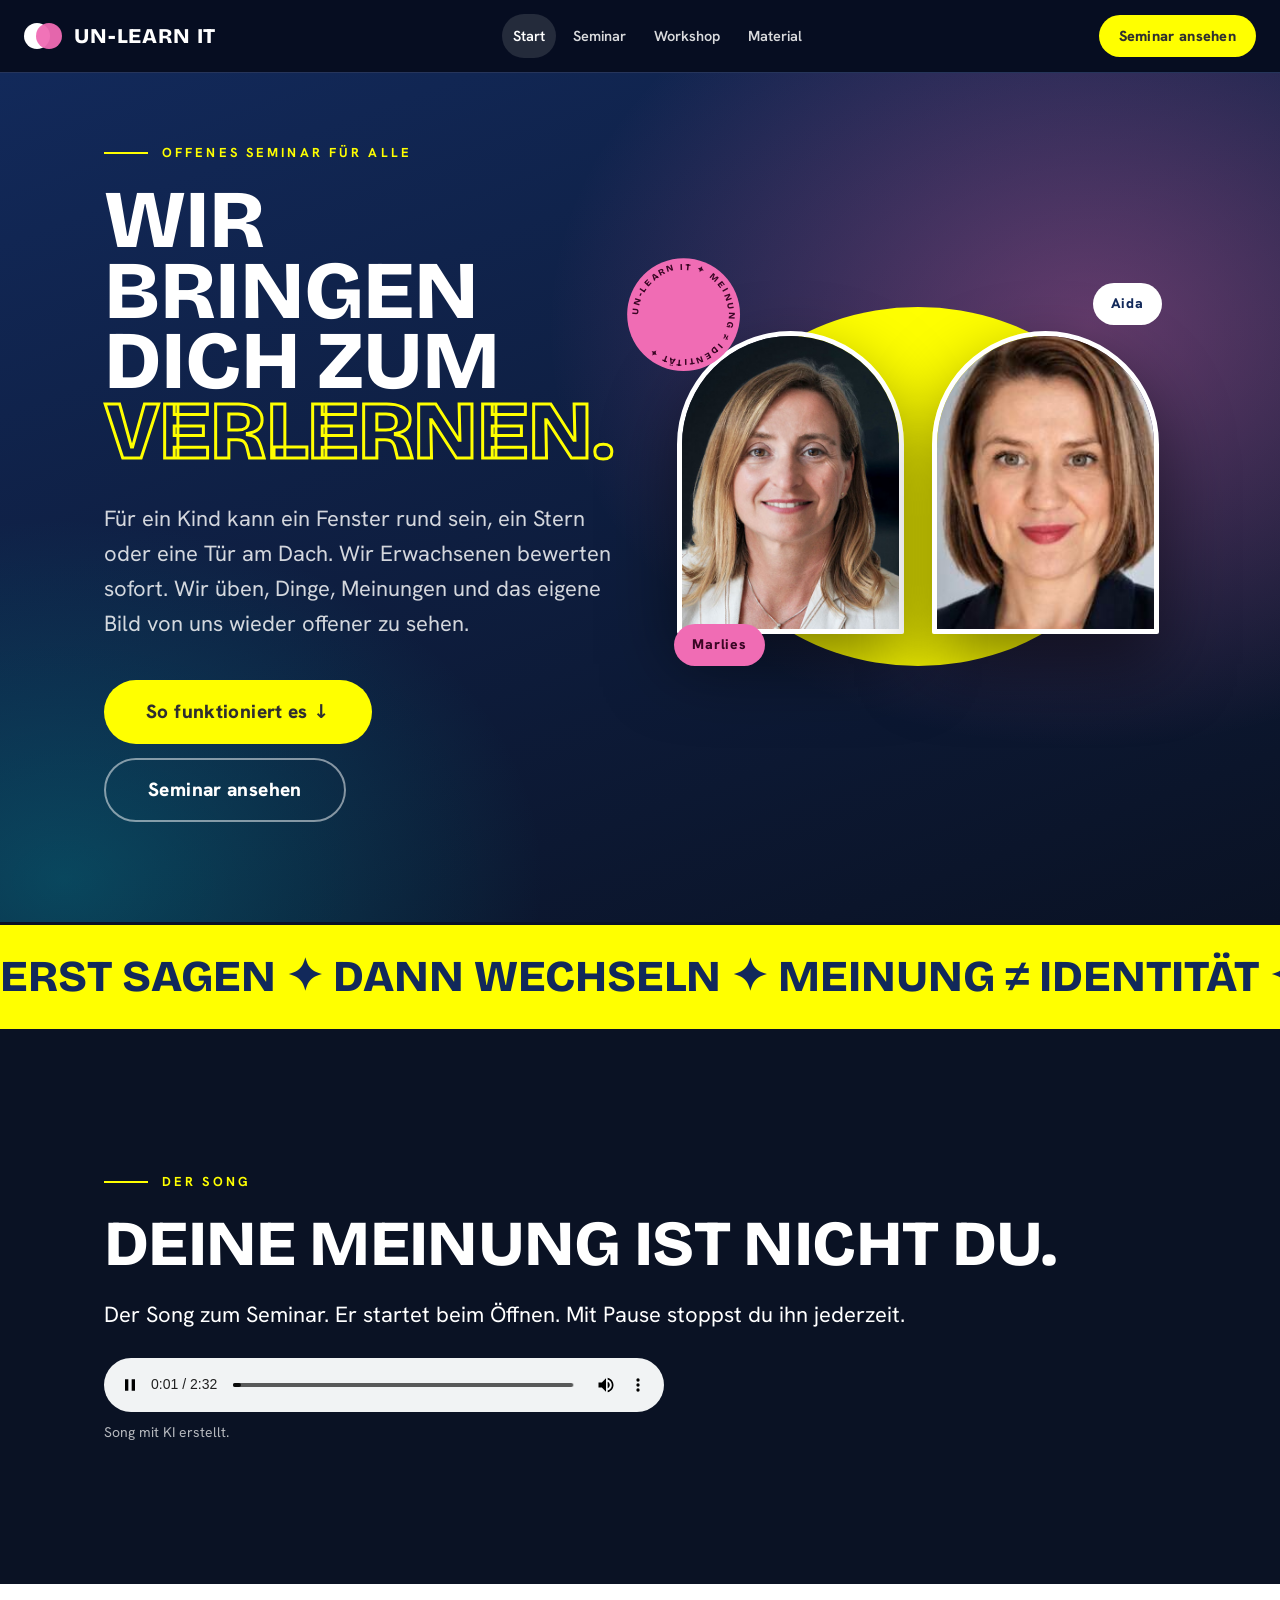
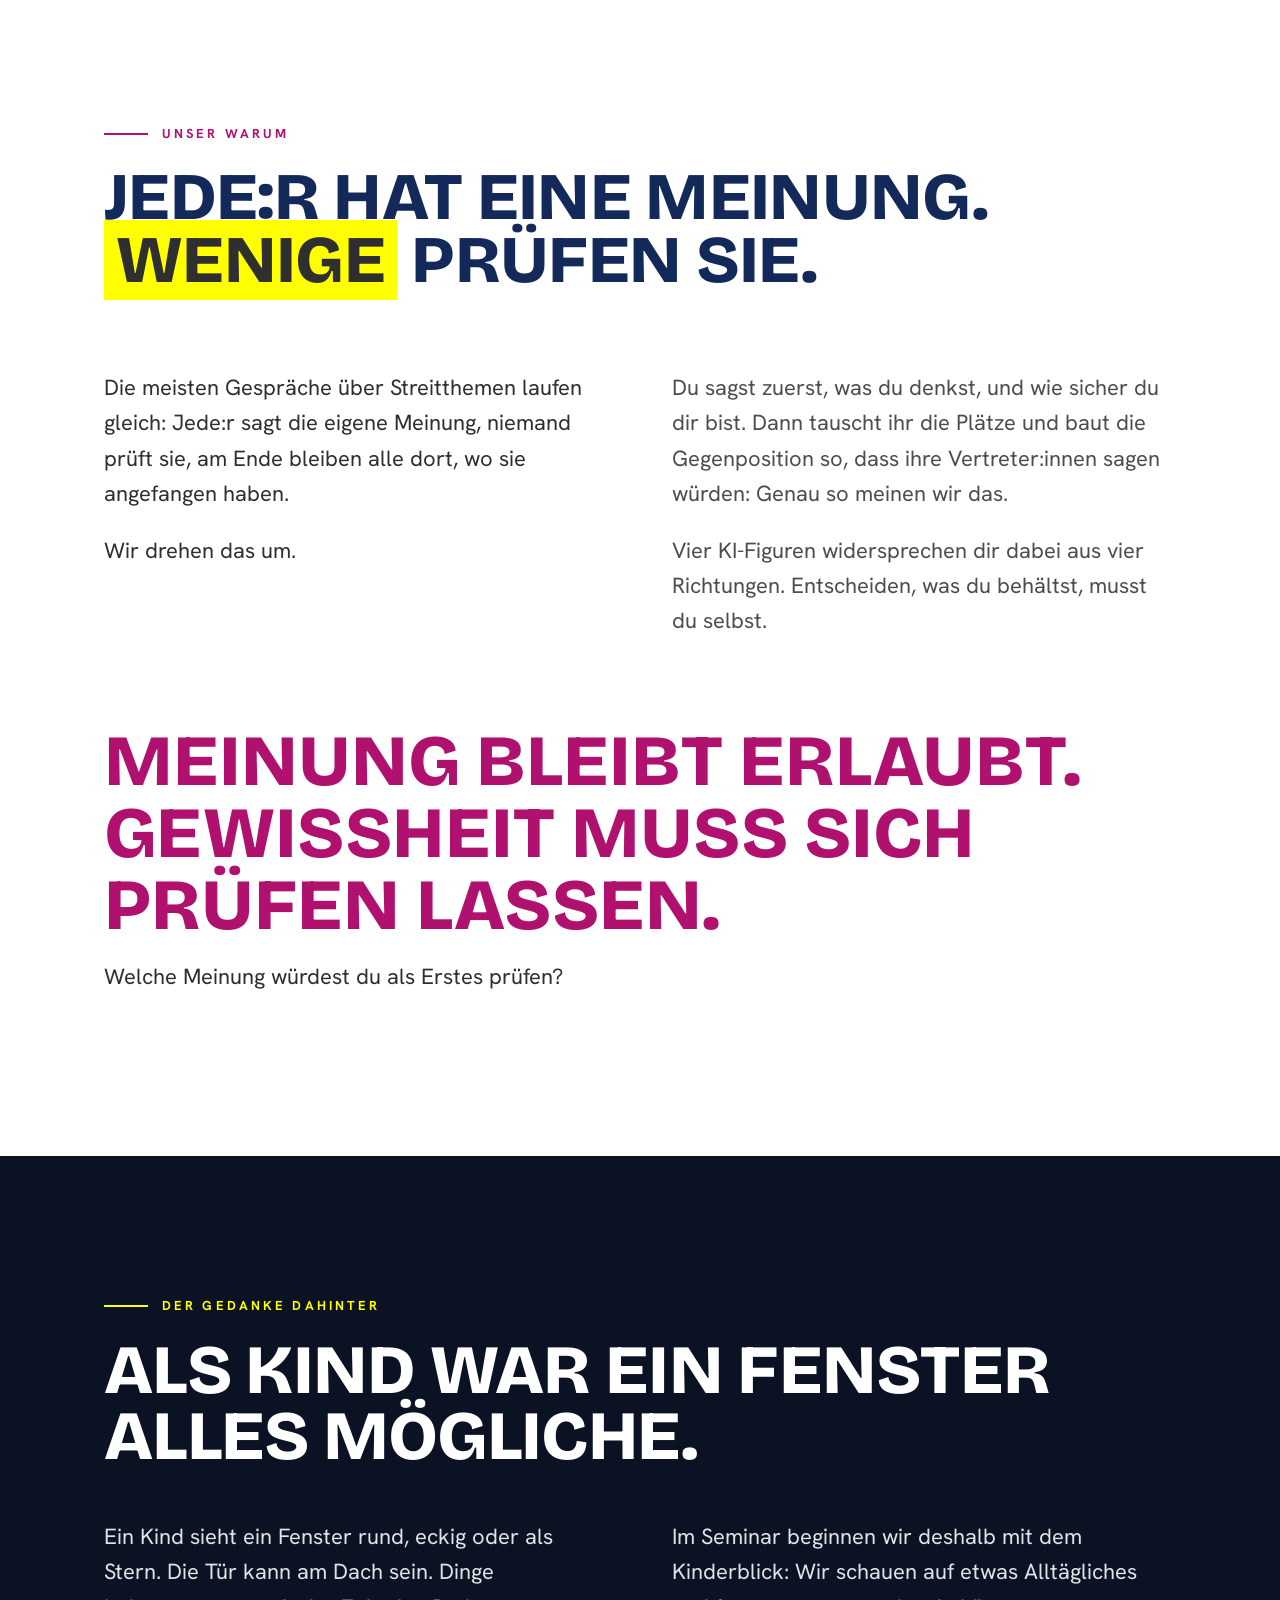
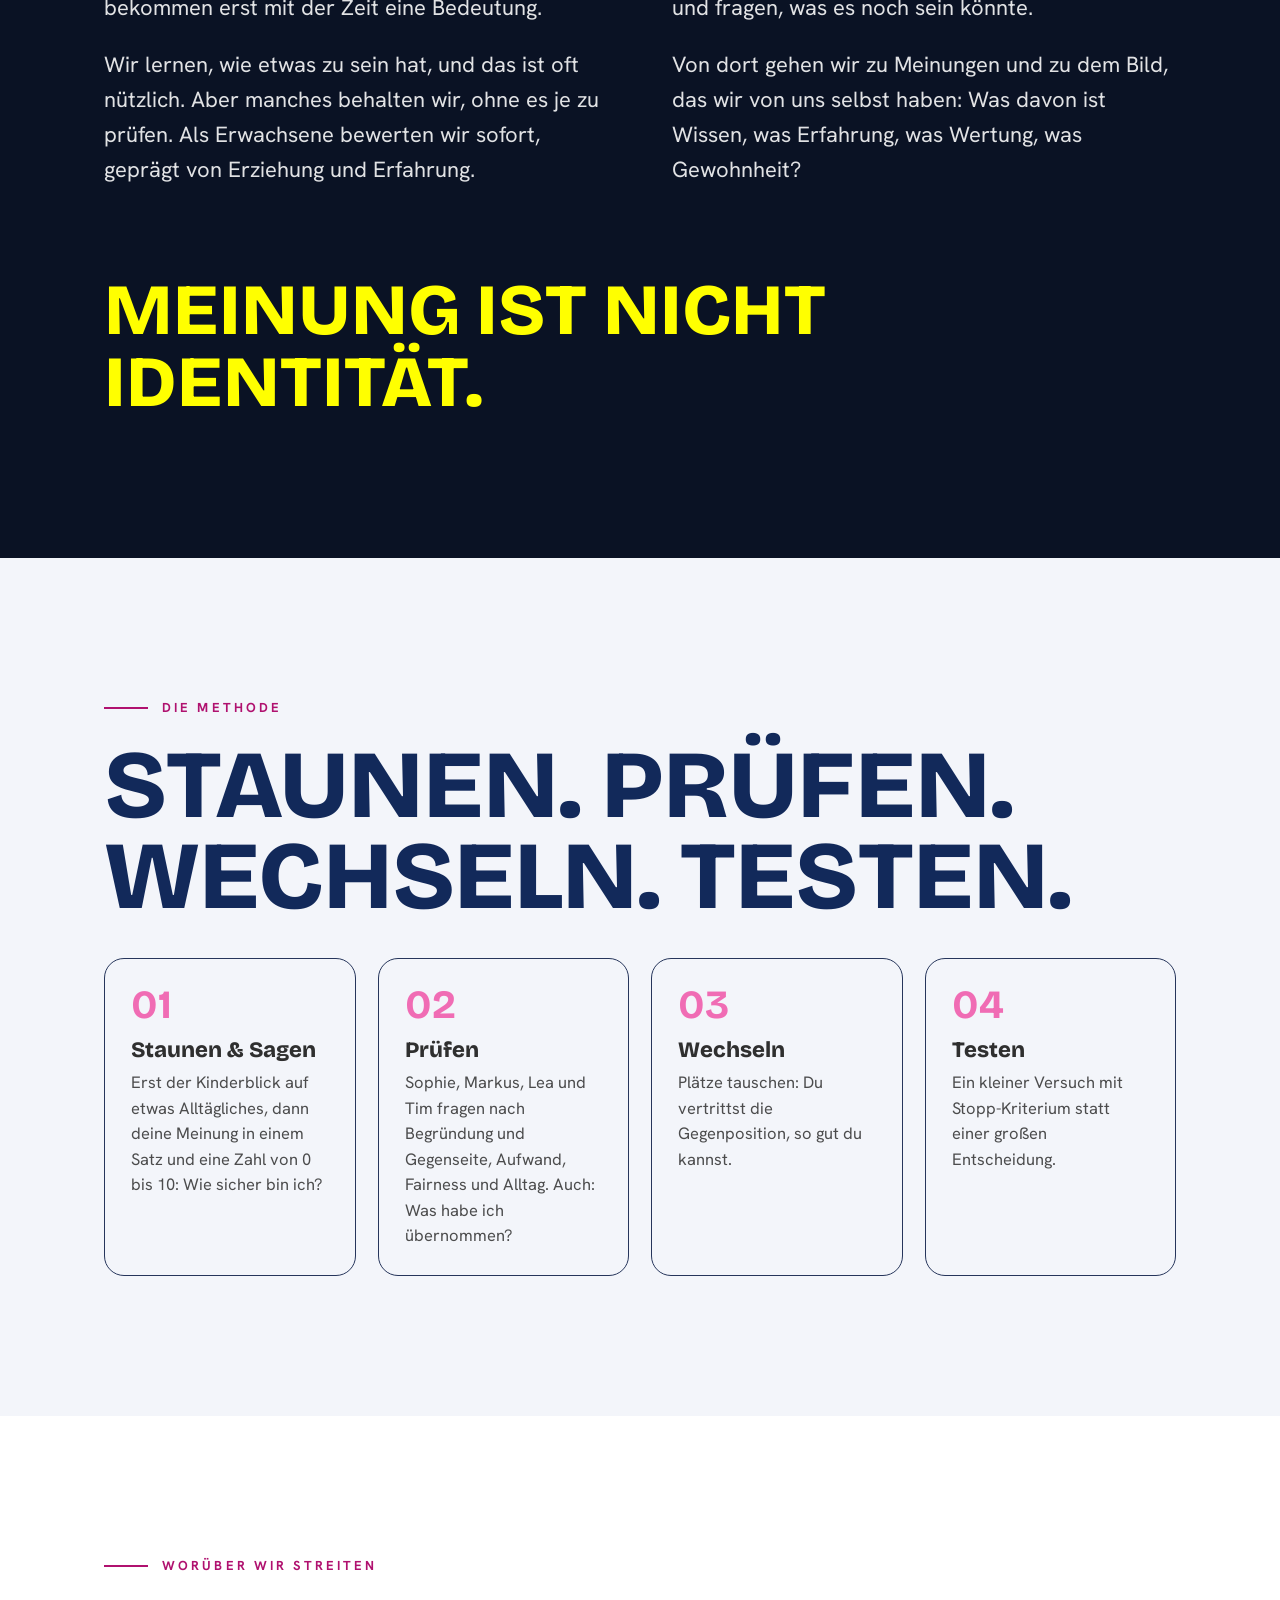
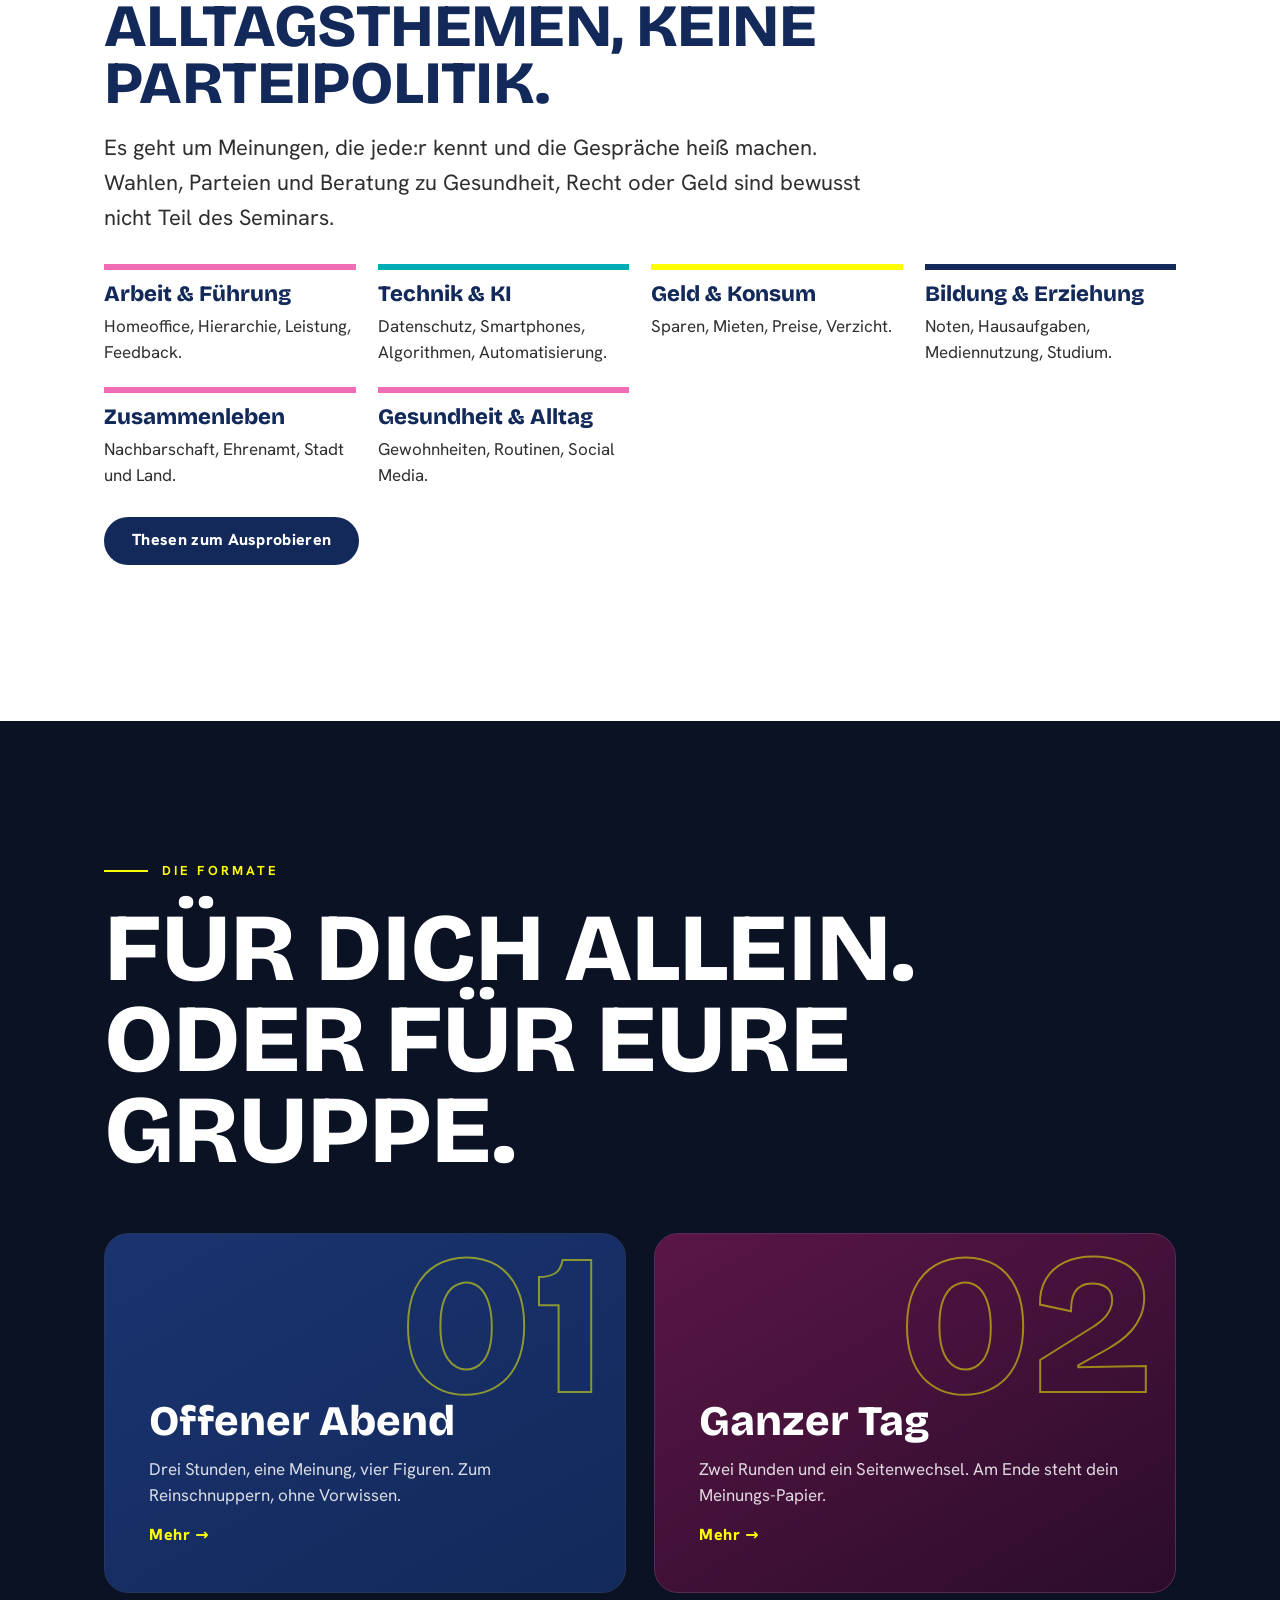
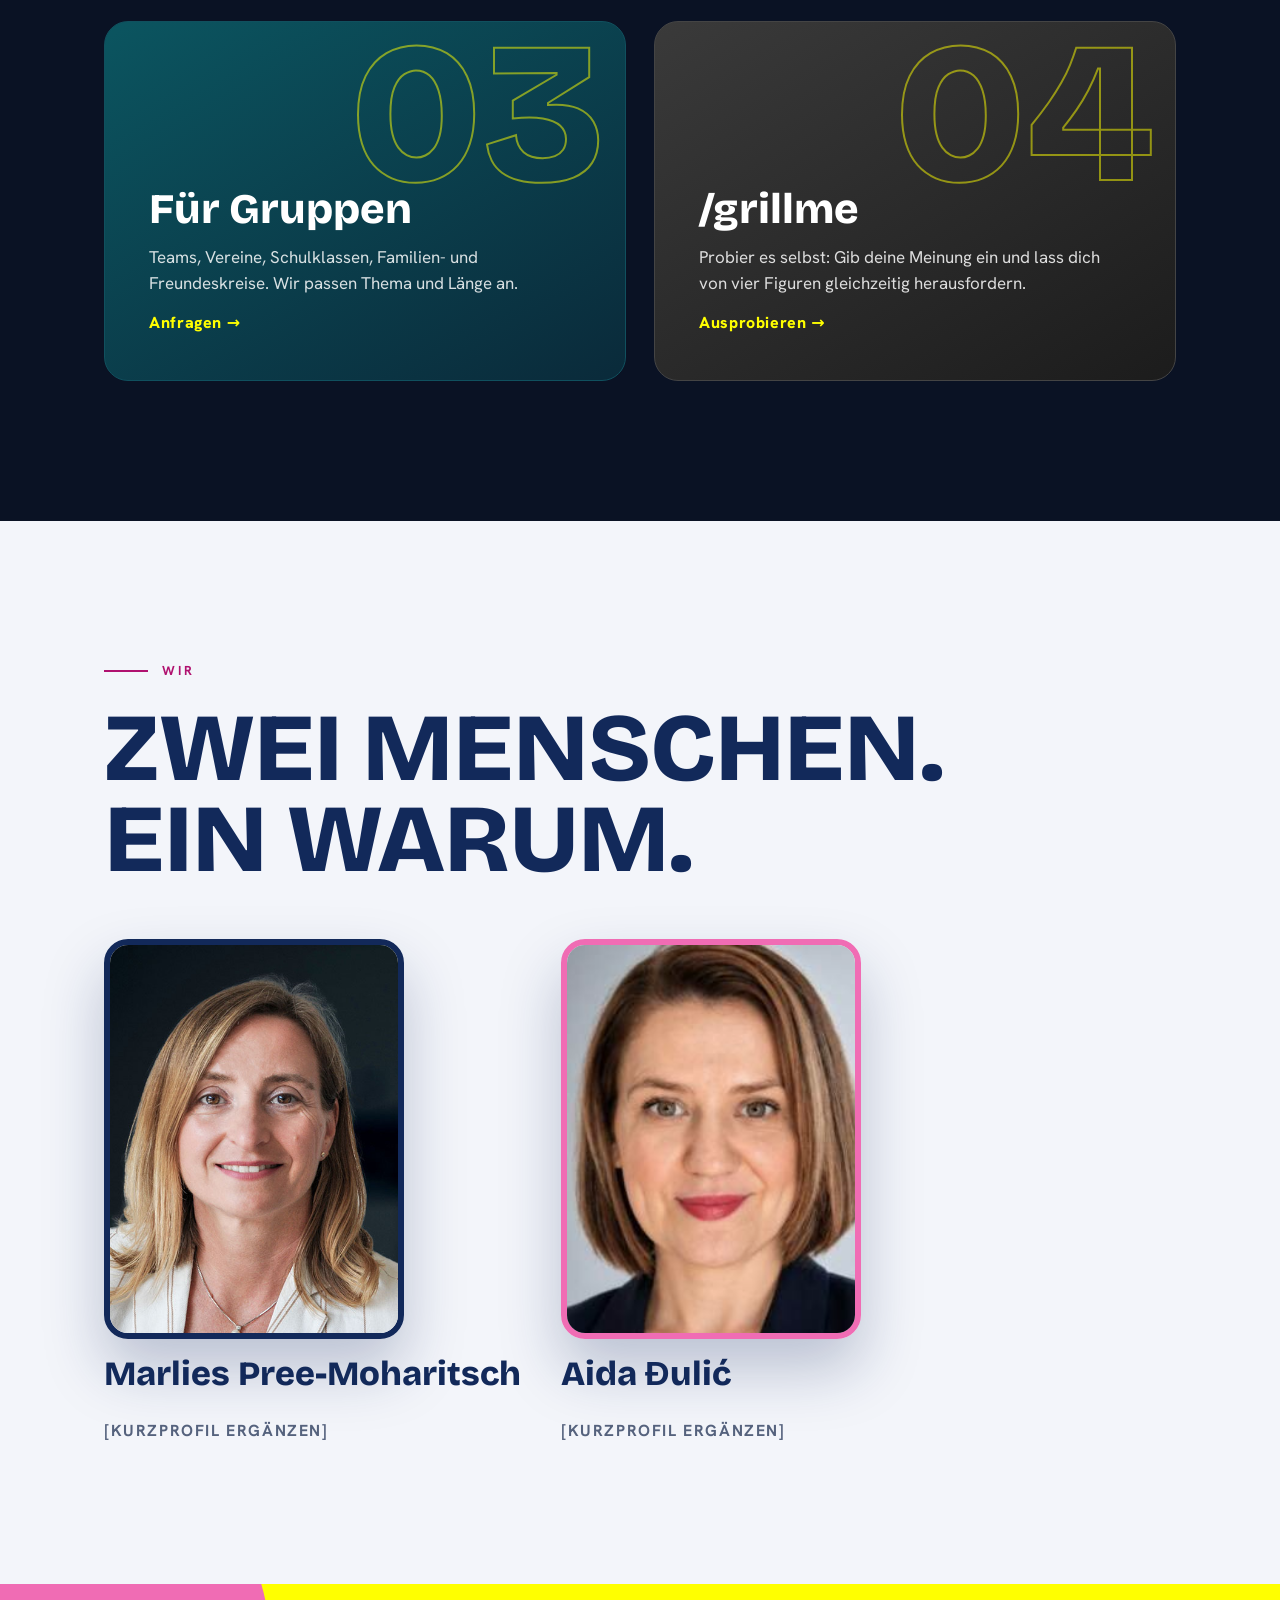
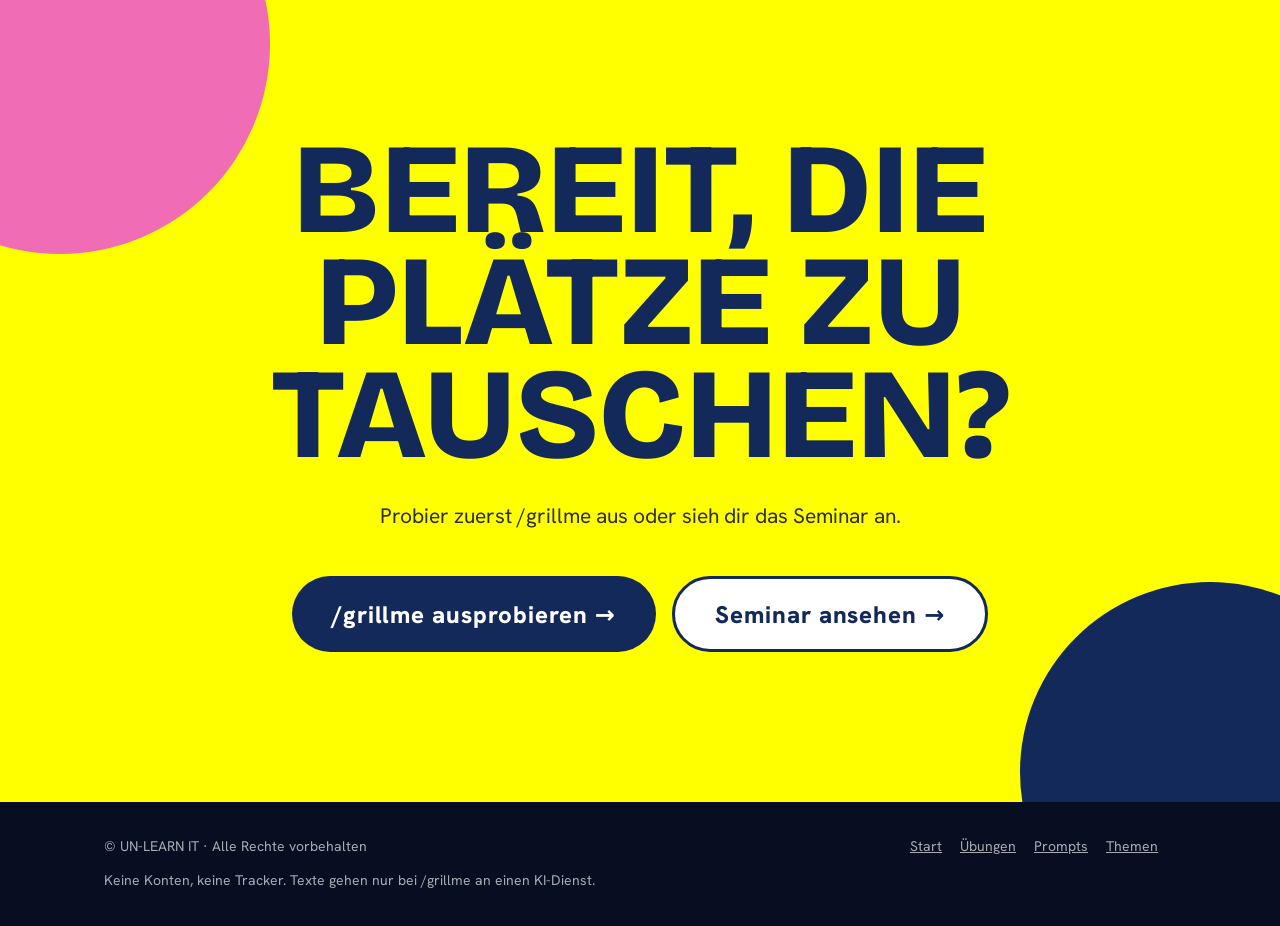
==== commit 23c3188a: "Add files via upload" ====
--- a/index.html
+++ b/index.html
@@ -17,6 +17,10 @@
 <div class="arch m"><img src="marlies.jpg" alt="Marlies Pree-Moharitsch" width="640" height="640" style="object-position:50% 20%"></div>
 <span class="tag a">Aida</span><span class="tag m">Marlies</span><svg class="seal" viewBox="0 0 200 200" aria-hidden="true"><defs><path id="ring" d="M100,100 m-78,0 a78,78 0 1,1 156,0 a78,78 0 1,1 -156,0"/></defs><circle cx="100" cy="100" r="98" fill="#f06cb4"/><text font-family="Bricolage Grotesque,sans-serif" font-weight="800" font-size="15.5" letter-spacing="3.4" fill="#3a0624"><textPath href="#ring">UN-LEARN IT ✦ MEINUNG ≠ IDENTITÄT ✦</textPath></text></svg></div></div></section>
 <div class="mq" aria-hidden="true"><div><span>Erst sagen ✦ dann wechseln ✦ Meinung ≠ Identität ✦ Beste Gegenposition ✦ Plätze tauschen ✦ Erst sagen ✦ dann wechseln ✦ Meinung ≠ Identität ✦ Beste Gegenposition ✦ Plätze tauschen ✦ </span><span>Erst sagen ✦ dann wechseln ✦ Meinung ≠ Identität ✦ Beste Gegenposition ✦ Plätze tauschen ✦ Erst sagen ✦ dann wechseln ✦ Meinung ≠ Identität ✦ Beste Gegenposition ✦ Plätze tauschen ✦ </span></div></div>
+<section class="sec dark song" id="song"><div class="wrap"><p class="eyebrow">Der Song</p>
+<h2 class="big" style="font-size:clamp(32px,5vw,64px)">Deine Meinung ist nicht du.</h2>
+<p class="lead">Der Song zum Seminar. Er startet beim Öffnen. Mit Pause stoppst du ihn jederzeit.</p>
+<figure class="player"><audio id="songAudio" controls autoplay loop preload="auto" src="unlearn-it.mp3">Dein Browser kann den Song nicht abspielen. <a href="unlearn-it.mp3">Song herunterladen</a>.</audio><figcaption>Song mit KI erstellt.</figcaption></figure></div></section>
 <section class="sec light why" id="warum"><div class="wrap"><p class="eyebrow">Unser Warum</p>
 <h2 class="big">Jede:r hat eine Meinung. <span class="mark-y">Wenige</span> prüfen sie.</h2>
 <div class="two"><div><p class="lead">Die meisten Gespräche über Streitthemen laufen gleich: Jede:r sagt die eigene Meinung, niemand prüft sie, am Ende bleiben alle dort, wo sie angefangen haben.</p>
@@ -53,4 +57,12 @@
 <footer class="ftr"><div class="wrap in"><span>© UN-LEARN IT · Alle Rechte vorbehalten</span>
 <span><a href="index.html">Start</a><a href="uebungen.html">Übungen</a><a href="prompts.html">Prompts</a><a href="themen.html">Themen</a></span>
 <span>Keine Konten, keine Tracker. Texte gehen nur bei /grillme an einen KI-Dienst.</span></div></footer>
-<script src="site.js"></script></body></html>
+<script src="site.js"></script><script>(function(){var a=document.getElementById('songAudio');if(!a)return;var off=false;try{off=sessionStorage.getItem('songOff')==='1'}catch(e){}
+if(off){a.removeAttribute('autoplay');a.preload='none';return}
+a.volume=.7;
+a.addEventListener('pause',function(){if(!a.ended){try{sessionStorage.setItem('songOff','1')}catch(e){}}});
+var ev=['pointerdown','keydown','touchstart','scroll','wheel'];
+function go(){ev.forEach(function(n){window.removeEventListener(n,go,true)});a.play().catch(function(){})}
+var p=a.play();if(p&&p.catch)p.catch(function(){ev.forEach(function(n){window.addEventListener(n,go,{capture:true,passive:true})})});
+})();</script>
+</body></html>
--- a/site.css
+++ b/site.css
@@ -292,3 +292,5 @@
 /* brand-mobile-fix */@media(max-width:480px){.brand{font-size:15px;gap:8px}.brand .mark{transform:scale(.85)}}
 
 /* hero-fix3 */.hero h1.big{font-size:clamp(44px,6.4vw,100px);hyphens:manual}.why h2.big{font-size:clamp(34px,5.2vw,72px);hyphens:manual}
+
+.song .player{margin:26px 0 0}.song audio{width:100%;max-width:560px;display:block}.song figcaption{margin-top:10px;font-size:14px;color:rgba(255,255,255,.7)}
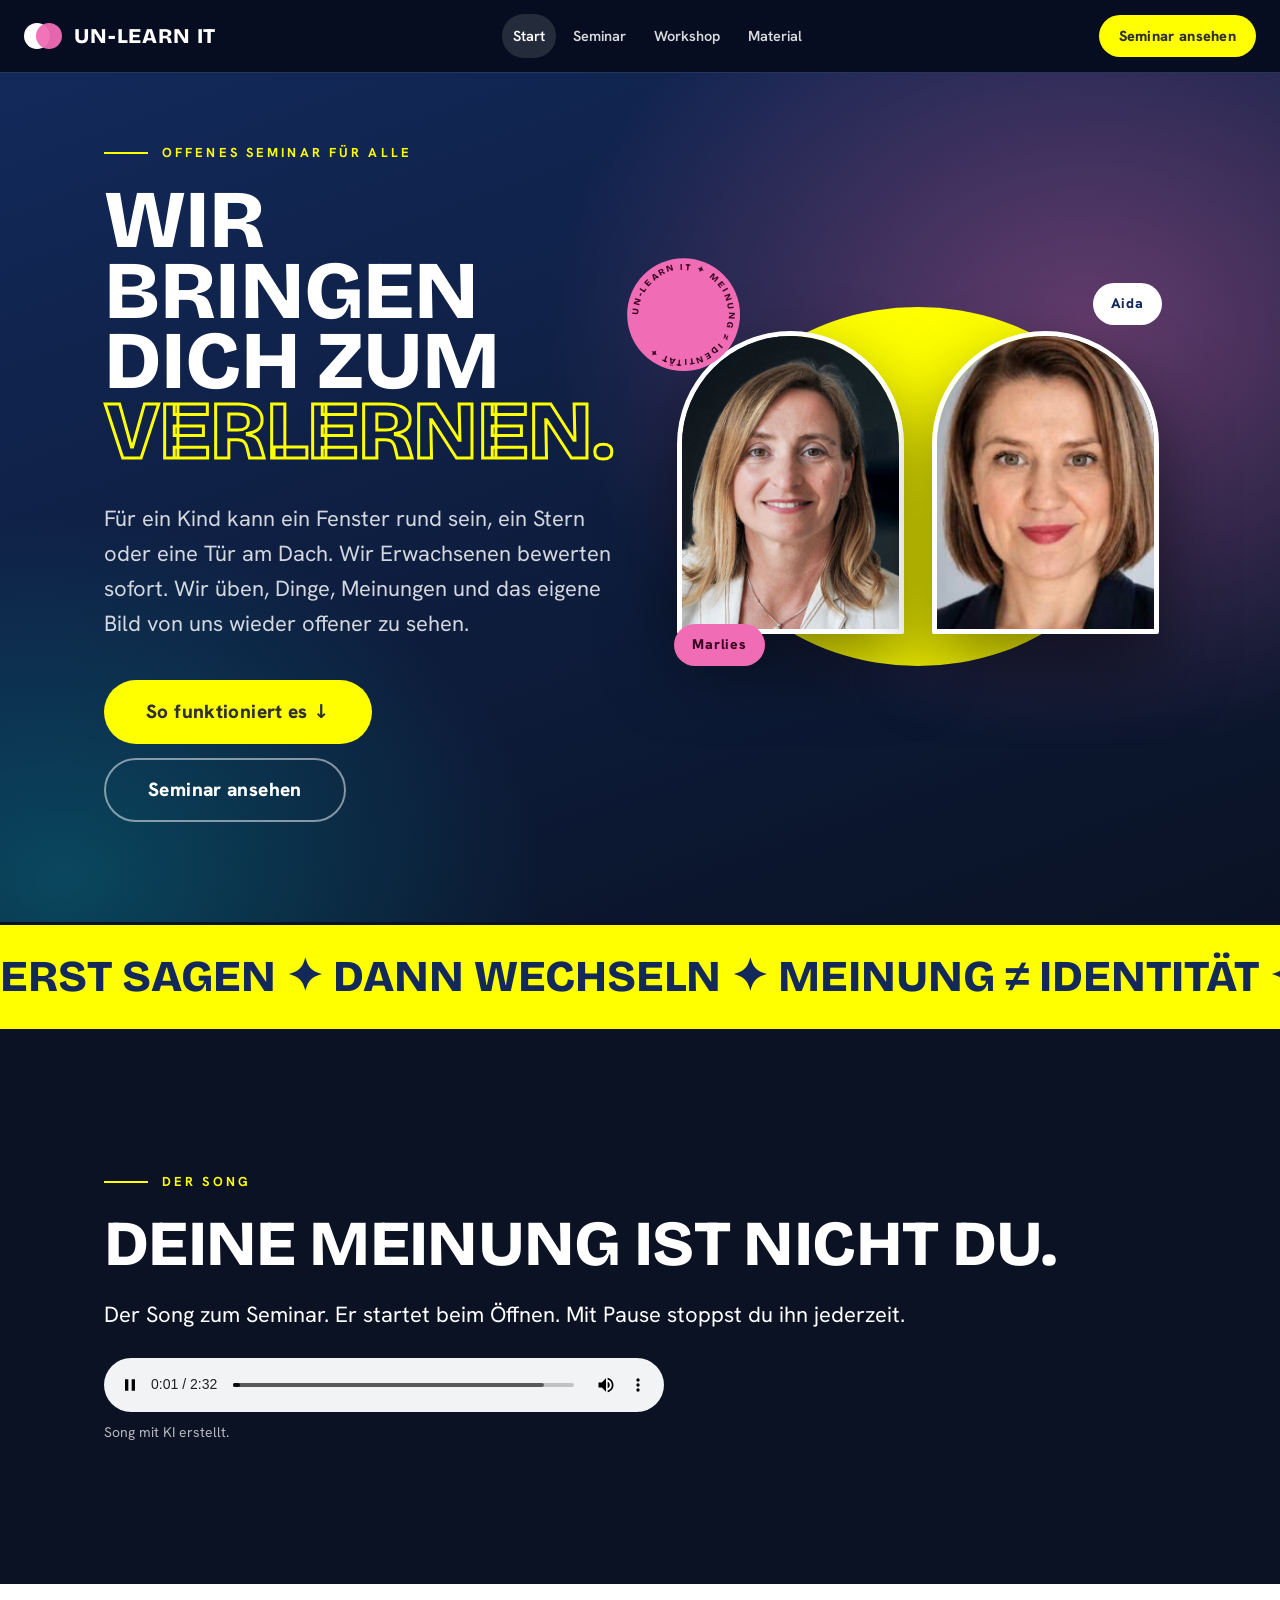
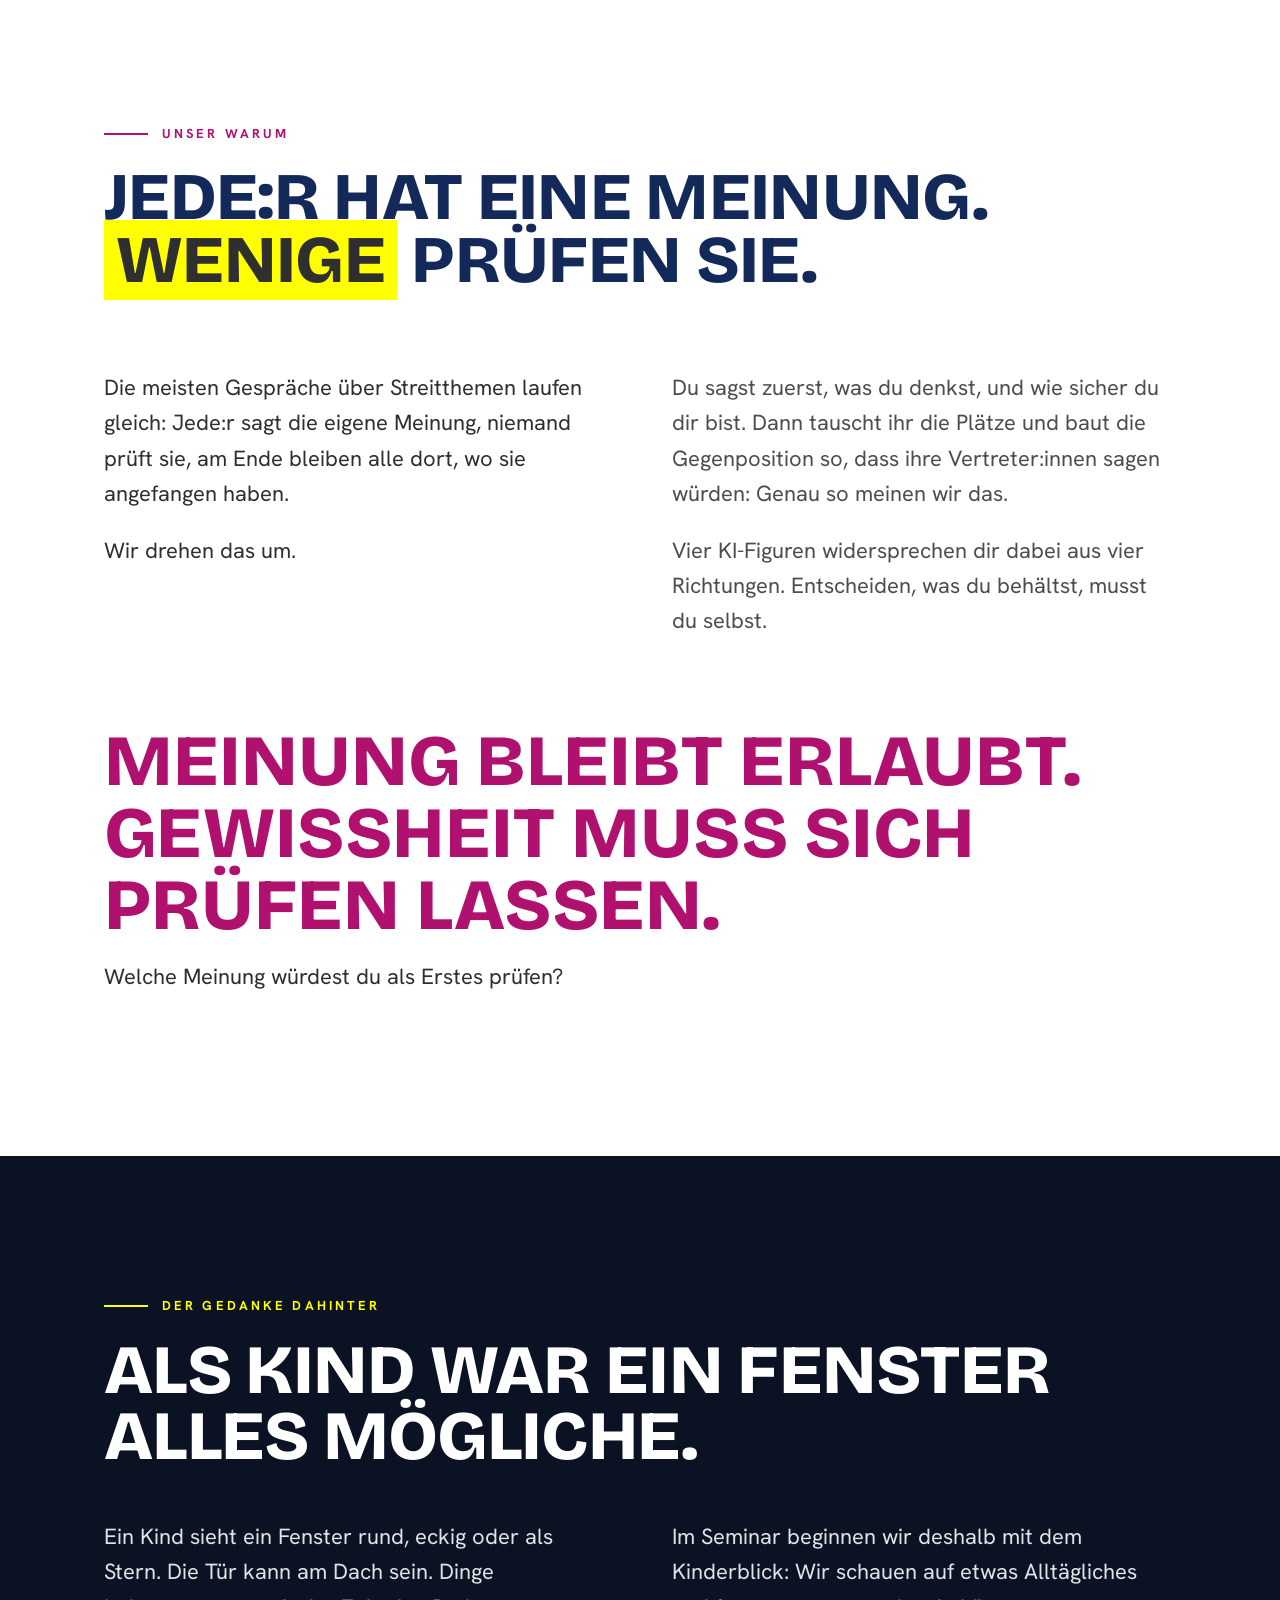
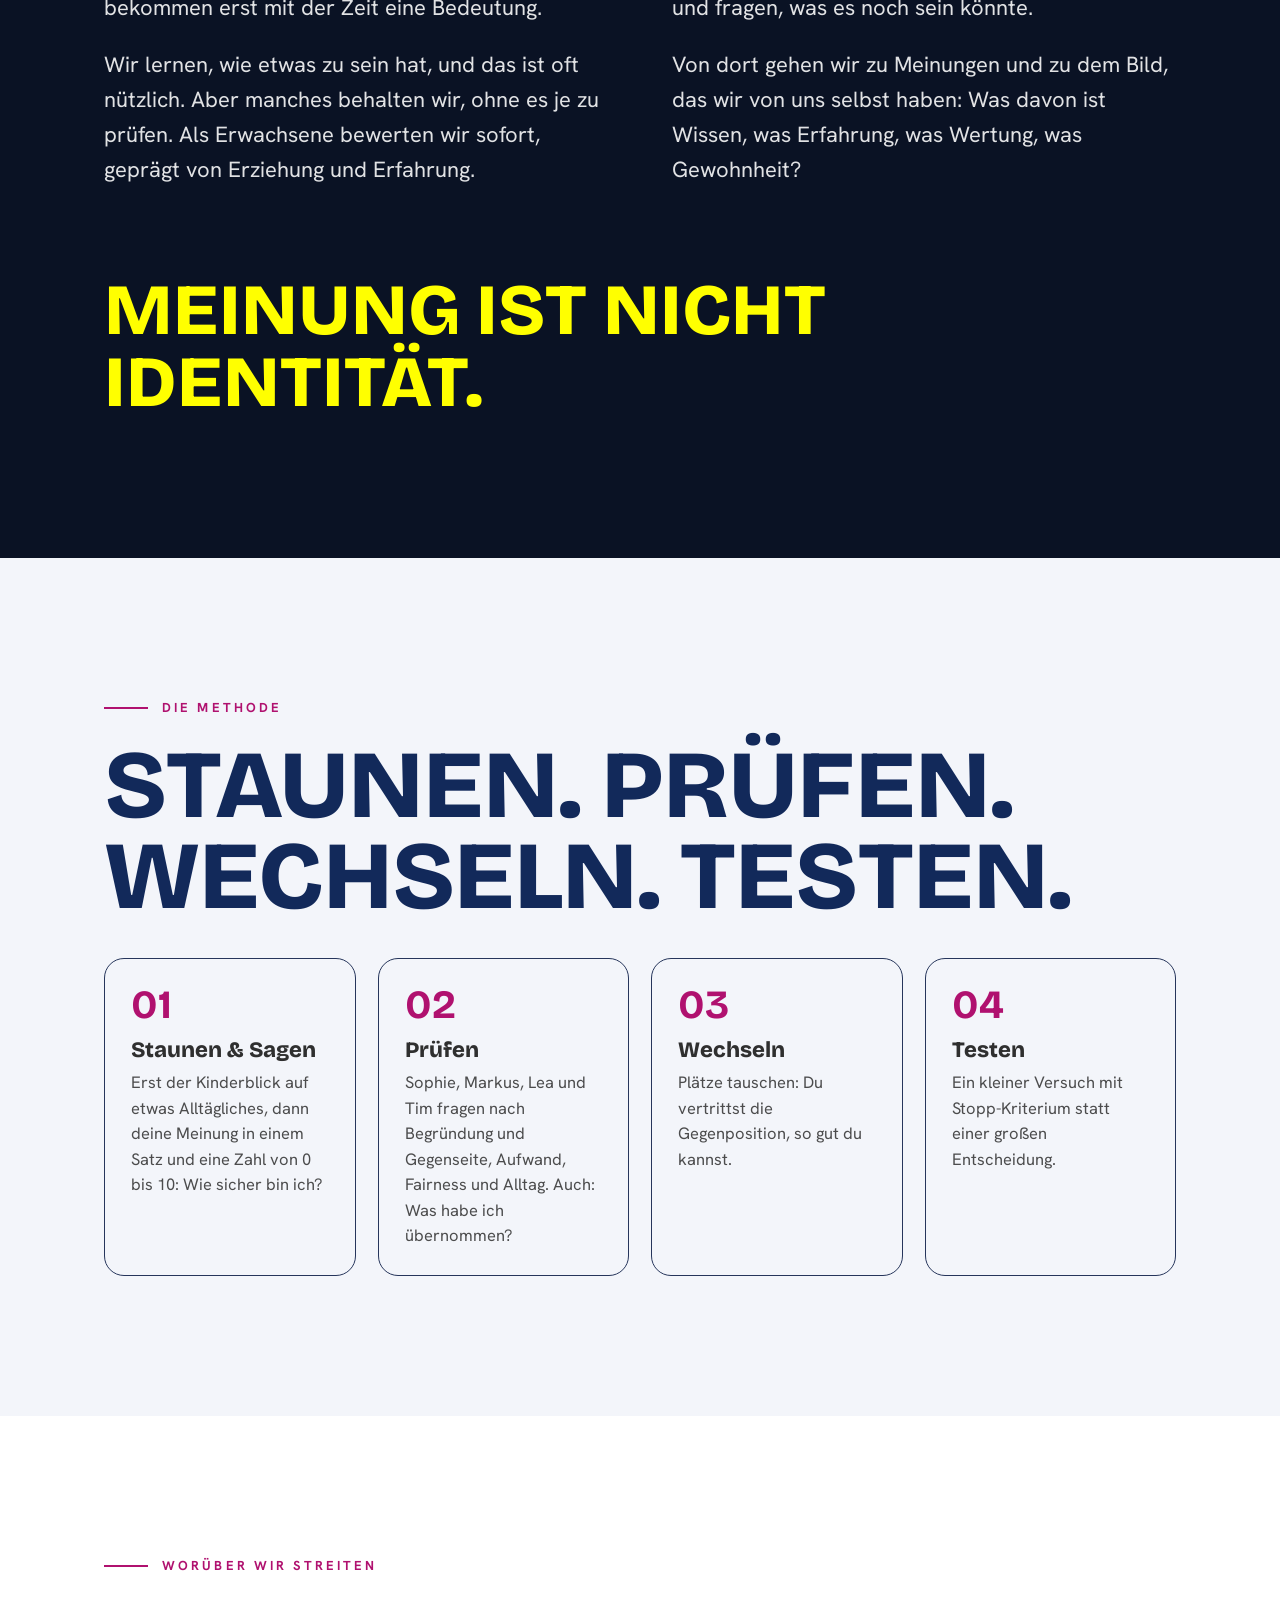
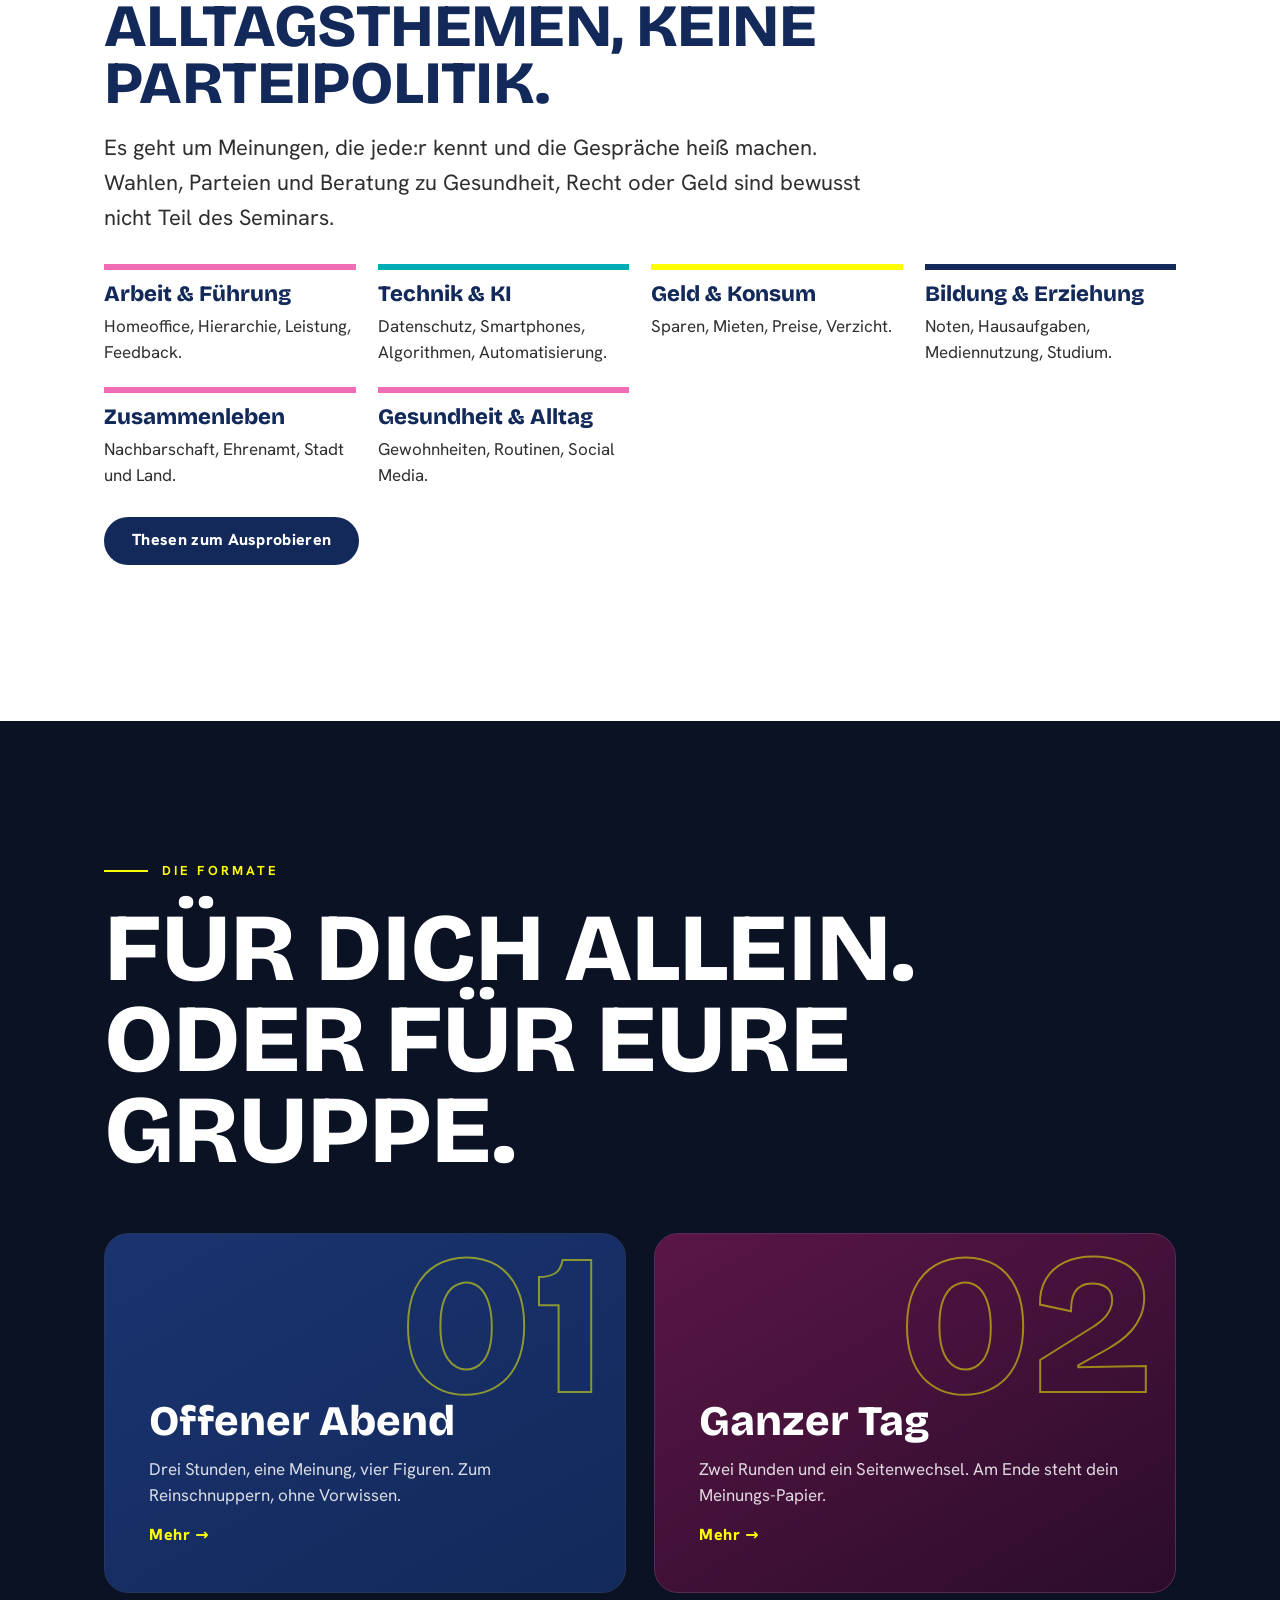
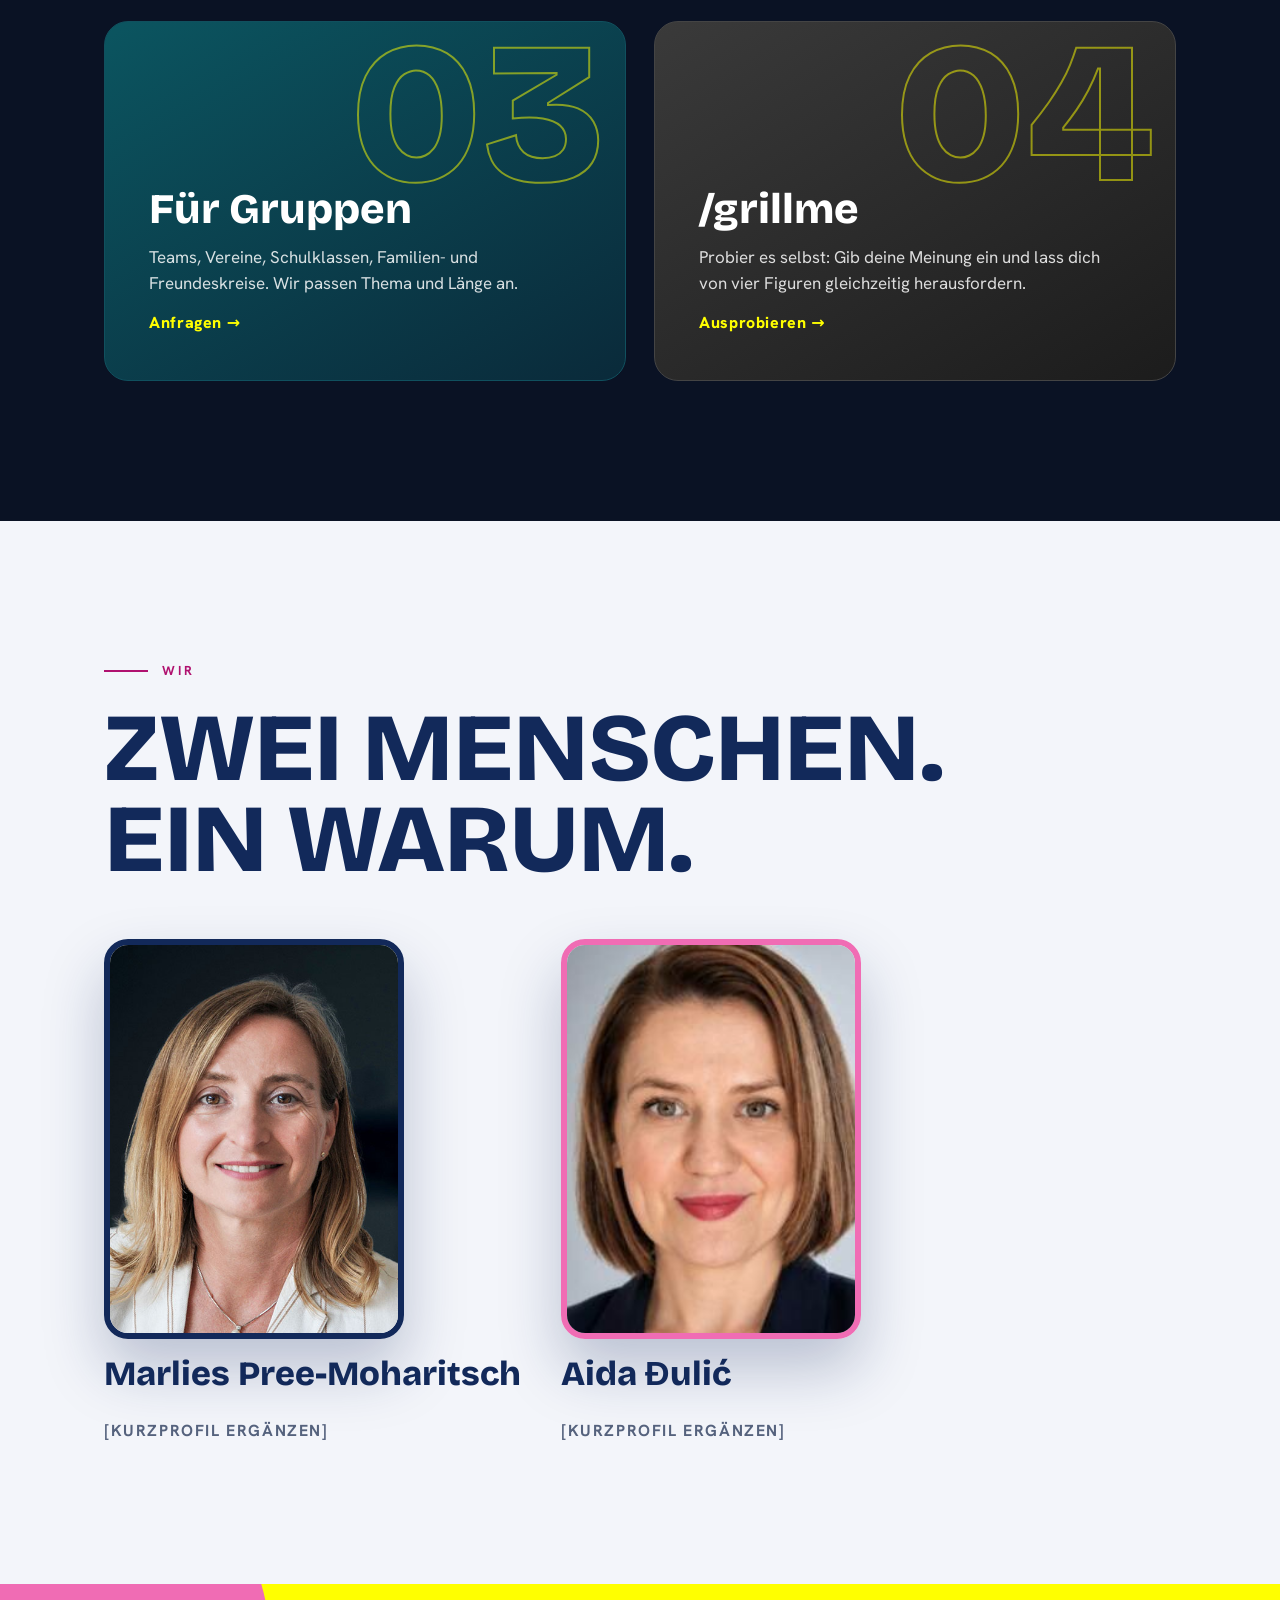
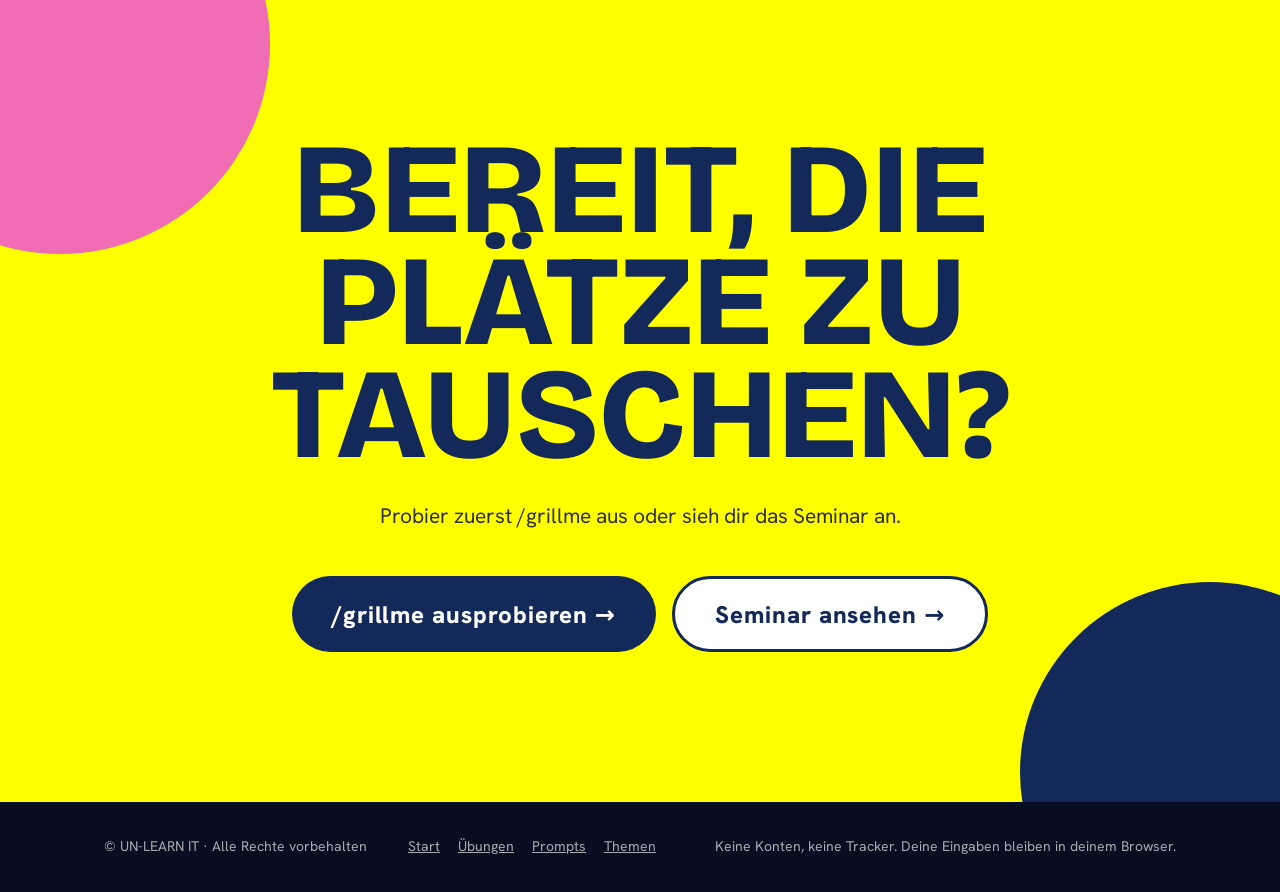
==== commit 066481a9: "Add files via upload" ====
--- a/index.html
+++ b/index.html
@@ -1,7 +1,10 @@
 <!doctype html>
 <html lang="de"><head><meta charset="utf-8"><meta name="viewport" content="width=device-width,initial-scale=1">
 <title>UN-LEARN IT – Meinung prüfen statt verteidigen</title><meta name="description" content="Offenes Seminar für alle: erst die eigene Meinung sagen, dann die Plätze tauschen und die beste Gegenposition bauen. Mit vier KI-Figuren, die widersprechen.">
-<meta name="theme-color" content="#070e22"><link rel="stylesheet" href="site.css"></head><body>
+<meta name="theme-color" content="#070e22"><meta name="referrer" content="strict-origin-when-cross-origin"><meta http-equiv="Content-Security-Policy" content="default-src 'self'; script-src 'self'; style-src 'self' 'unsafe-inline'; img-src 'self' data:; font-src 'self'; media-src 'self'; connect-src 'none'; object-src 'none'; base-uri 'none'; form-action 'self'">
+<link rel="icon" href="favicon.svg" type="image/svg+xml">
+<meta property="og:type" content="website"><meta property="og:locale" content="de_AT"><meta property="og:site_name" content="UN-LEARN IT"><meta property="og:title" content="UN-LEARN IT – Meinung prüfen statt verteidigen"><meta property="og:description" content="Offenes Seminar für alle: erst die eigene Meinung sagen, dann die Plätze tauschen und die beste Gegenposition bauen. Mit vier KI-Figuren, die widersprechen.">
+<link rel="stylesheet" href="site.css"></head><body>
 <a class="skip" href="#main">Zum Inhalt</a>
 <header class="hdr"><div class="wrap in"><a class="brand" href="index.html"><span class="mark" aria-hidden="true"><i></i><i></i></span>UN-LEARN IT</a>
 <nav class="nav" aria-label="Hauptmenü"><a href="index.html" aria-current="page">Start</a><a href="seminar.html">Seminar</a><a href="ablauf.html">Workshop</a><a href="material.html">Material</a></nav><a class="btn" href="seminar.html">Seminar ansehen</a></div></header><a class="fab" href="seminar.html">Seminar ansehen</a>
@@ -49,20 +52,13 @@
 <a class="card g" href="grillme.html"><span class="n" aria-hidden="true">04</span><h3>/grillme</h3><p>Probier es selbst: Gib deine Meinung ein und lass dich von vier Figuren gleichzeitig herausfordern.</p><span class="go">Ausprobieren →</span></a>
 </div></div></section>
 <section class="sec soft wir" id="wir"><div class="wrap"><p class="eyebrow">Wir</p><h2 class="big">Zwei Menschen.<br>Ein Warum.</h2>
-<div class="pair"><div class="person"><div class="ph"><img src="marlies.jpg" alt="Marlies Pree-Moharitsch" style="object-position:50% 20%" width="640" height="640"></div><h3>Marlies Pree-Moharitsch</h3><p class="wl">[Kurzprofil ergänzen]</p></div>
-<div class="person"><div class="ph"><img src="aida.png" alt="Aida Đulić" width="237" height="315"></div><h3>Aida Đulić</h3><p class="wl">[Kurzprofil ergänzen]</p></div></div></div></section>
+<div class="pair"><div class="person"><div class="ph"><img loading="lazy" decoding="async" src="marlies.jpg" alt="Marlies Pree-Moharitsch" style="object-position:50% 20%" width="640" height="640"></div><h3>Marlies Pree-Moharitsch</h3><p class="wl">[Kurzprofil ergänzen]</p></div>
+<div class="person"><div class="ph"><img loading="lazy" decoding="async" src="aida.png" alt="Aida Đulić" width="237" height="315"></div><h3>Aida Đulić</h3><p class="wl">[Kurzprofil ergänzen]</p></div></div></div></section>
 <section class="final" id="start"><div class="wrap"><h2 class="big">Bereit, die Plätze zu tauschen?</h2><p>Probier zuerst /grillme aus oder sieh dir das Seminar an.</p>
 <div class="duo"><a class="btn start" href="grillme.html">/grillme ausprobieren →</a><a class="btn start alt" href="seminar.html">Seminar ansehen →</a></div></div></section>
 </main>
 <footer class="ftr"><div class="wrap in"><span>© UN-LEARN IT · Alle Rechte vorbehalten</span>
 <span><a href="index.html">Start</a><a href="uebungen.html">Übungen</a><a href="prompts.html">Prompts</a><a href="themen.html">Themen</a></span>
-<span>Keine Konten, keine Tracker. Texte gehen nur bei /grillme an einen KI-Dienst.</span></div></footer>
-<script src="site.js"></script><script>(function(){var a=document.getElementById('songAudio');if(!a)return;var off=false;try{off=sessionStorage.getItem('songOff')==='1'}catch(e){}
-if(off){a.removeAttribute('autoplay');a.preload='none';return}
-a.volume=.7;
-a.addEventListener('pause',function(){if(!a.ended){try{sessionStorage.setItem('songOff','1')}catch(e){}}});
-var ev=['pointerdown','keydown','touchstart','scroll','wheel'];
-function go(){ev.forEach(function(n){window.removeEventListener(n,go,true)});a.play().catch(function(){})}
-var p=a.play();if(p&&p.catch)p.catch(function(){ev.forEach(function(n){window.addEventListener(n,go,{capture:true,passive:true})})});
-})();</script>
+<span>Keine Konten, keine Tracker. Deine Eingaben bleiben in deinem Browser.</span></div></footer>
+<script src="site.js"></script><script src="song.js"></script>
 </body></html>
--- a/site.css
+++ b/site.css
@@ -1,5 +1,5 @@
-@font-face{font-family:"Bricolage Grotesque";font-weight:200 800;font-display:swap;src:url([data-uri]) format("woff2")}
-@font-face{font-family:"Hanken Grotesk";font-weight:100 900;font-display:swap;src:url([data-uri]) format("woff2")}
+@font-face{font-family:"Bricolage Grotesque";font-weight:200 800;font-display:swap;src:url(fonts/bricolage.woff2) format("woff2")}
+@font-face{font-family:"Hanken Grotesk";font-weight:100 900;font-display:swap;src:url(fonts/hanken.woff2) format("woff2")}
 :root{--navy:#12295a;--deep:#0a1224;--night:#070e22;--ink:#2f2f2f;--yellow:#ffff00;--mag:#f06cb4;--magd:#b0116f;--teal:#00adb5;--soft:#f3f5fa;--line:#26355b;--wrap:1200px}
 *{box-sizing:border-box}
 html{scroll-behavior:smooth}
@@ -294,3 +294,7 @@
 /* hero-fix3 */.hero h1.big{font-size:clamp(44px,6.4vw,100px);hyphens:manual}.why h2.big{font-size:clamp(34px,5.2vw,72px);hyphens:manual}
 
 .song .player{margin:26px 0 0}.song audio{width:100%;max-width:560px;display:block}.song figcaption{margin-top:10px;font-size:14px;color:rgba(255,255,255,.7)}
+
+.gcopy{width:100%;justify-content:center;margin-top:4px}.gcopy[disabled]{opacity:.45;cursor:not-allowed}.gview{margin-top:10px;font-size:14px}.gview summary{cursor:pointer;color:#aeb7d1}.gpre{white-space:pre-wrap;word-break:break-word;max-height:260px;overflow:auto;font-size:12.5px;line-height:1.45;background:#070e22;border:1px solid #26355b;border-radius:10px;padding:10px;margin:8px 0 0;color:#dfe5f7}.gopen{margin:20px 0 0;font-size:15px}.gopen a{color:var(--yel,#ffff00)}.gcard[data-state=ready] .gidle{opacity:.6}
+
+.sec.soft .step b{color:var(--magd)}
